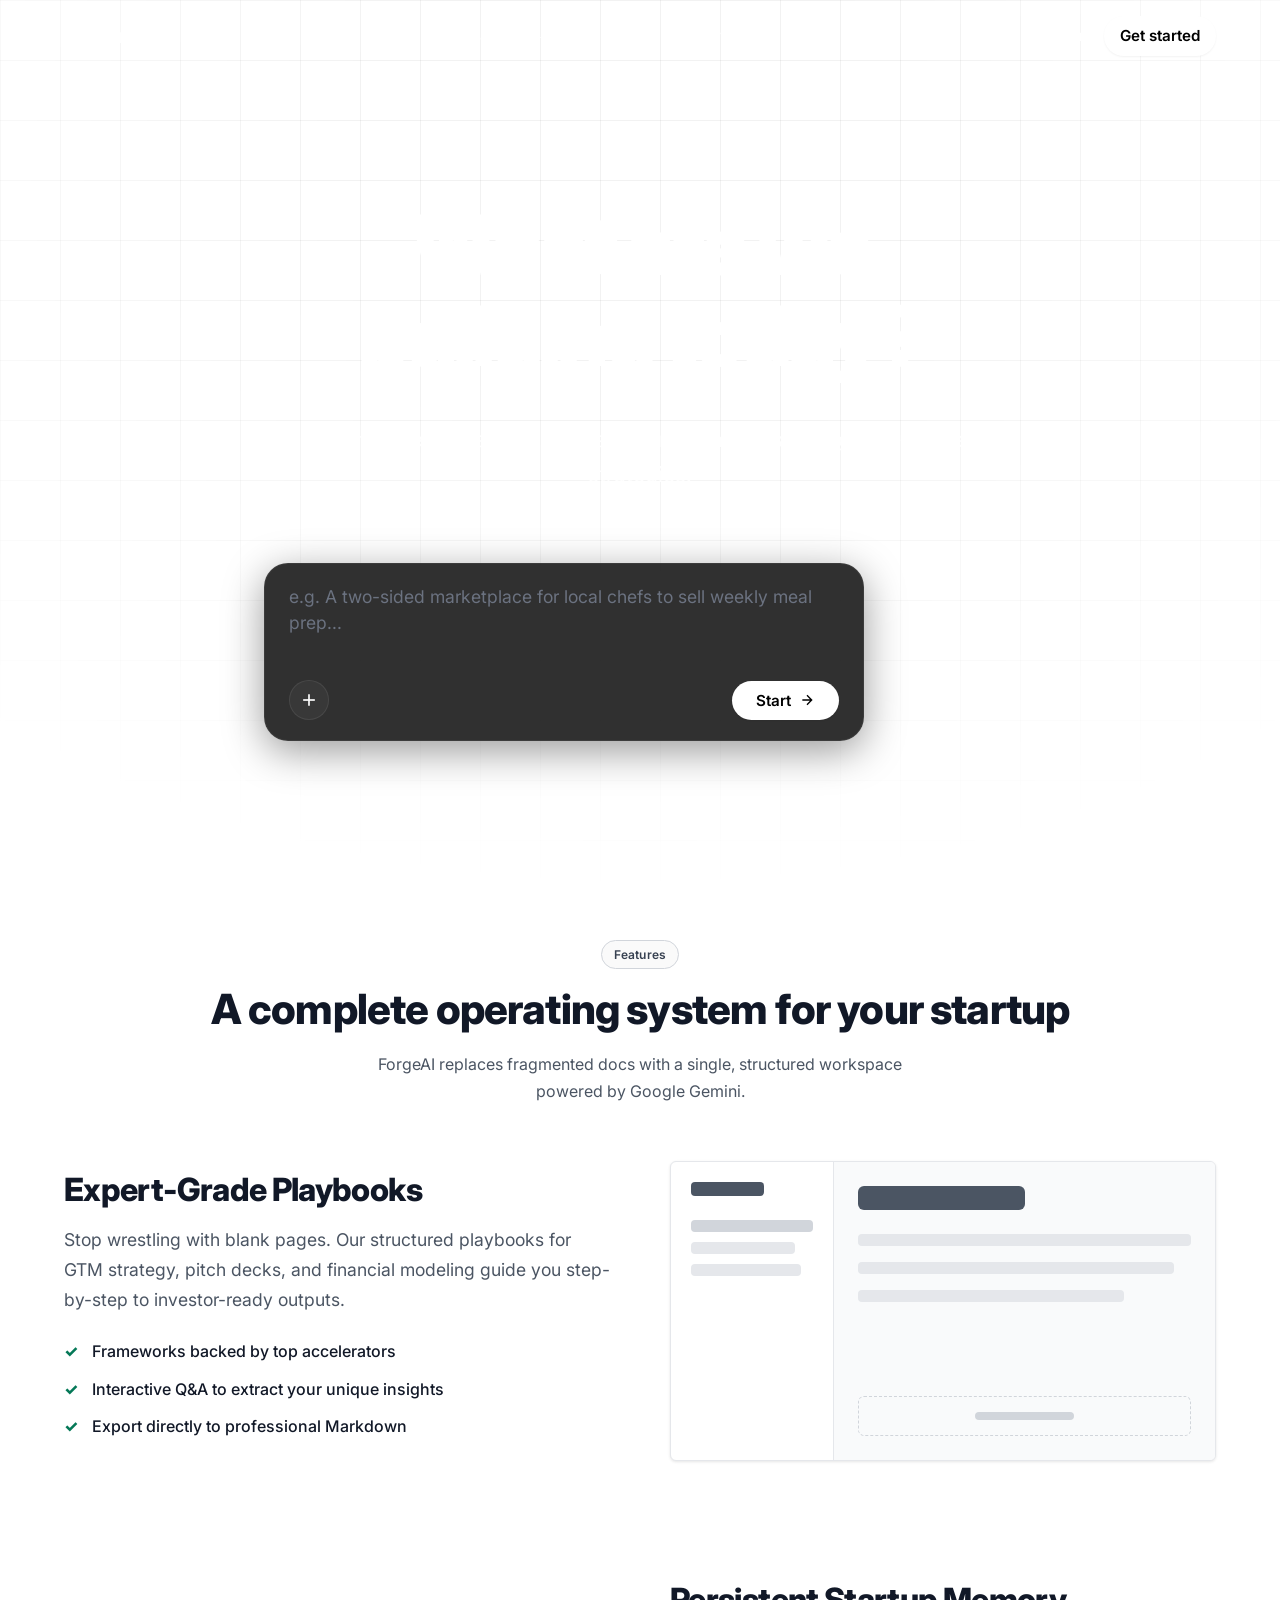
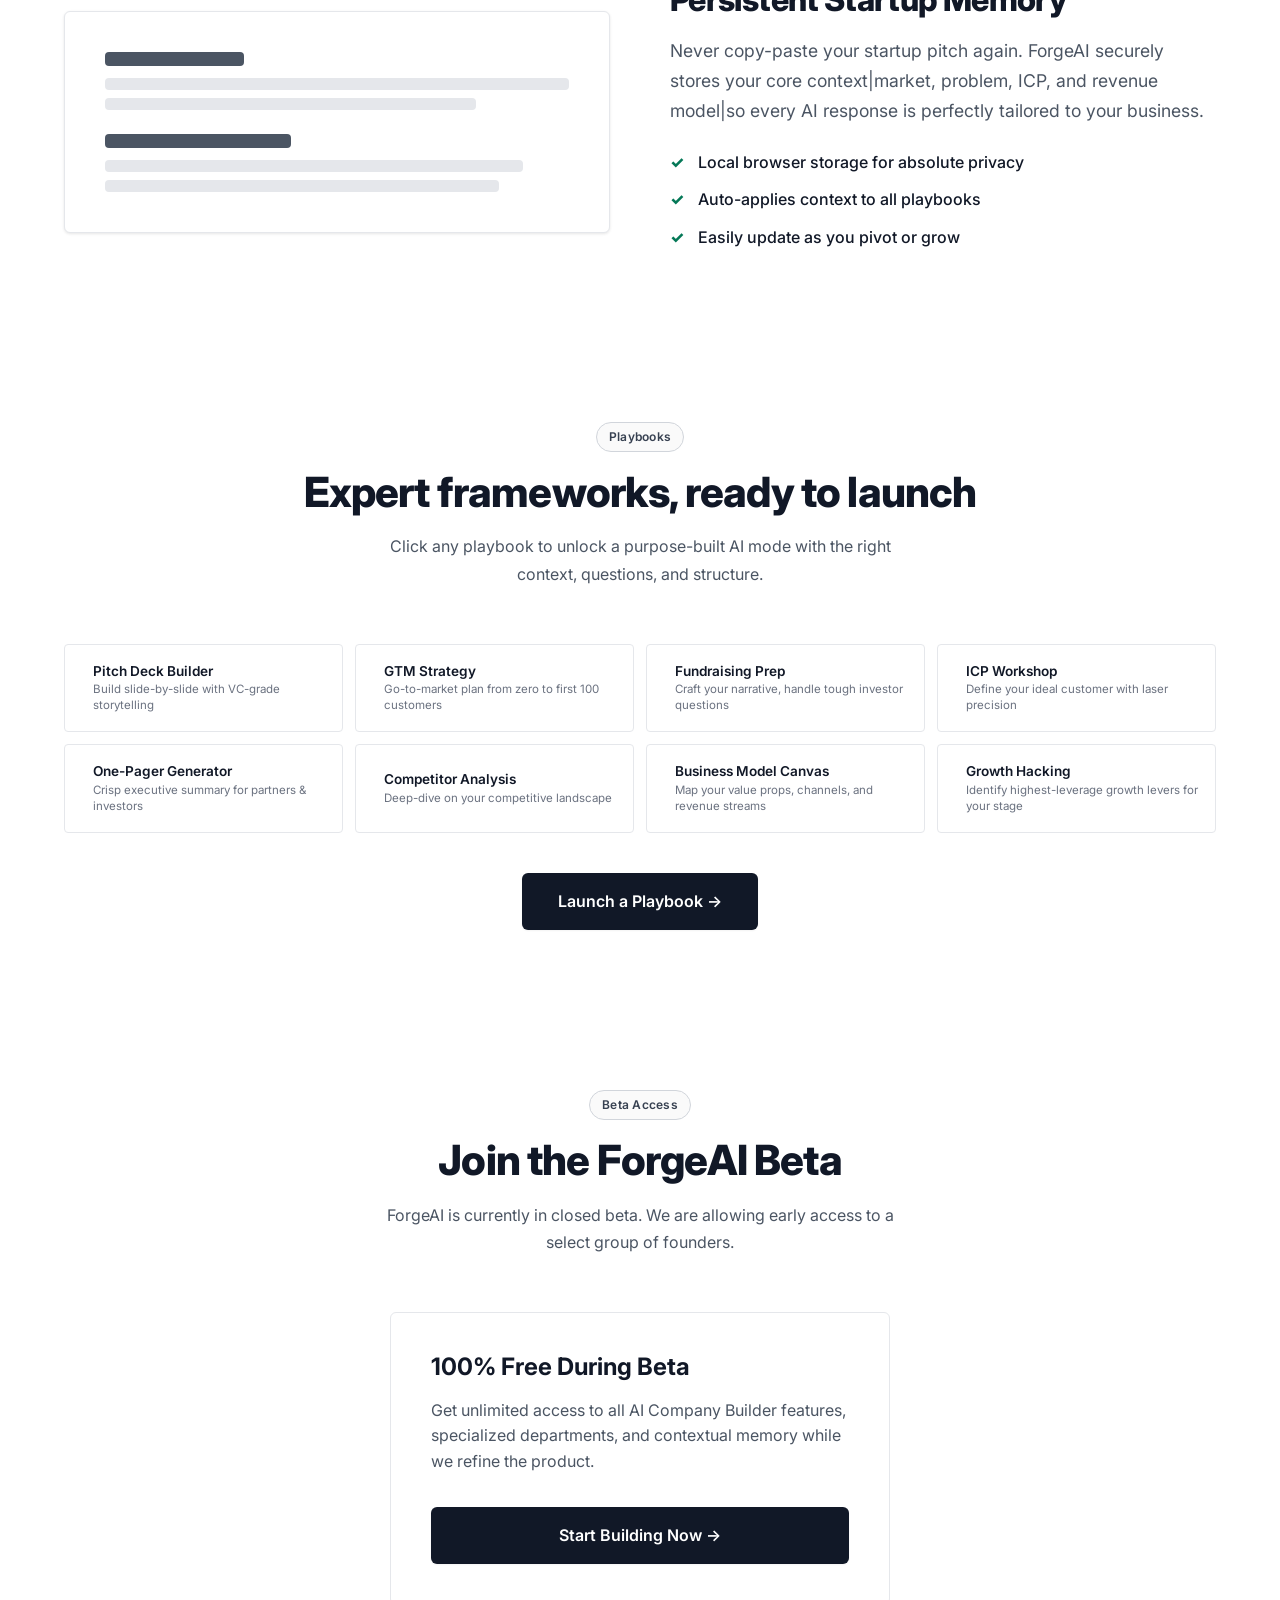
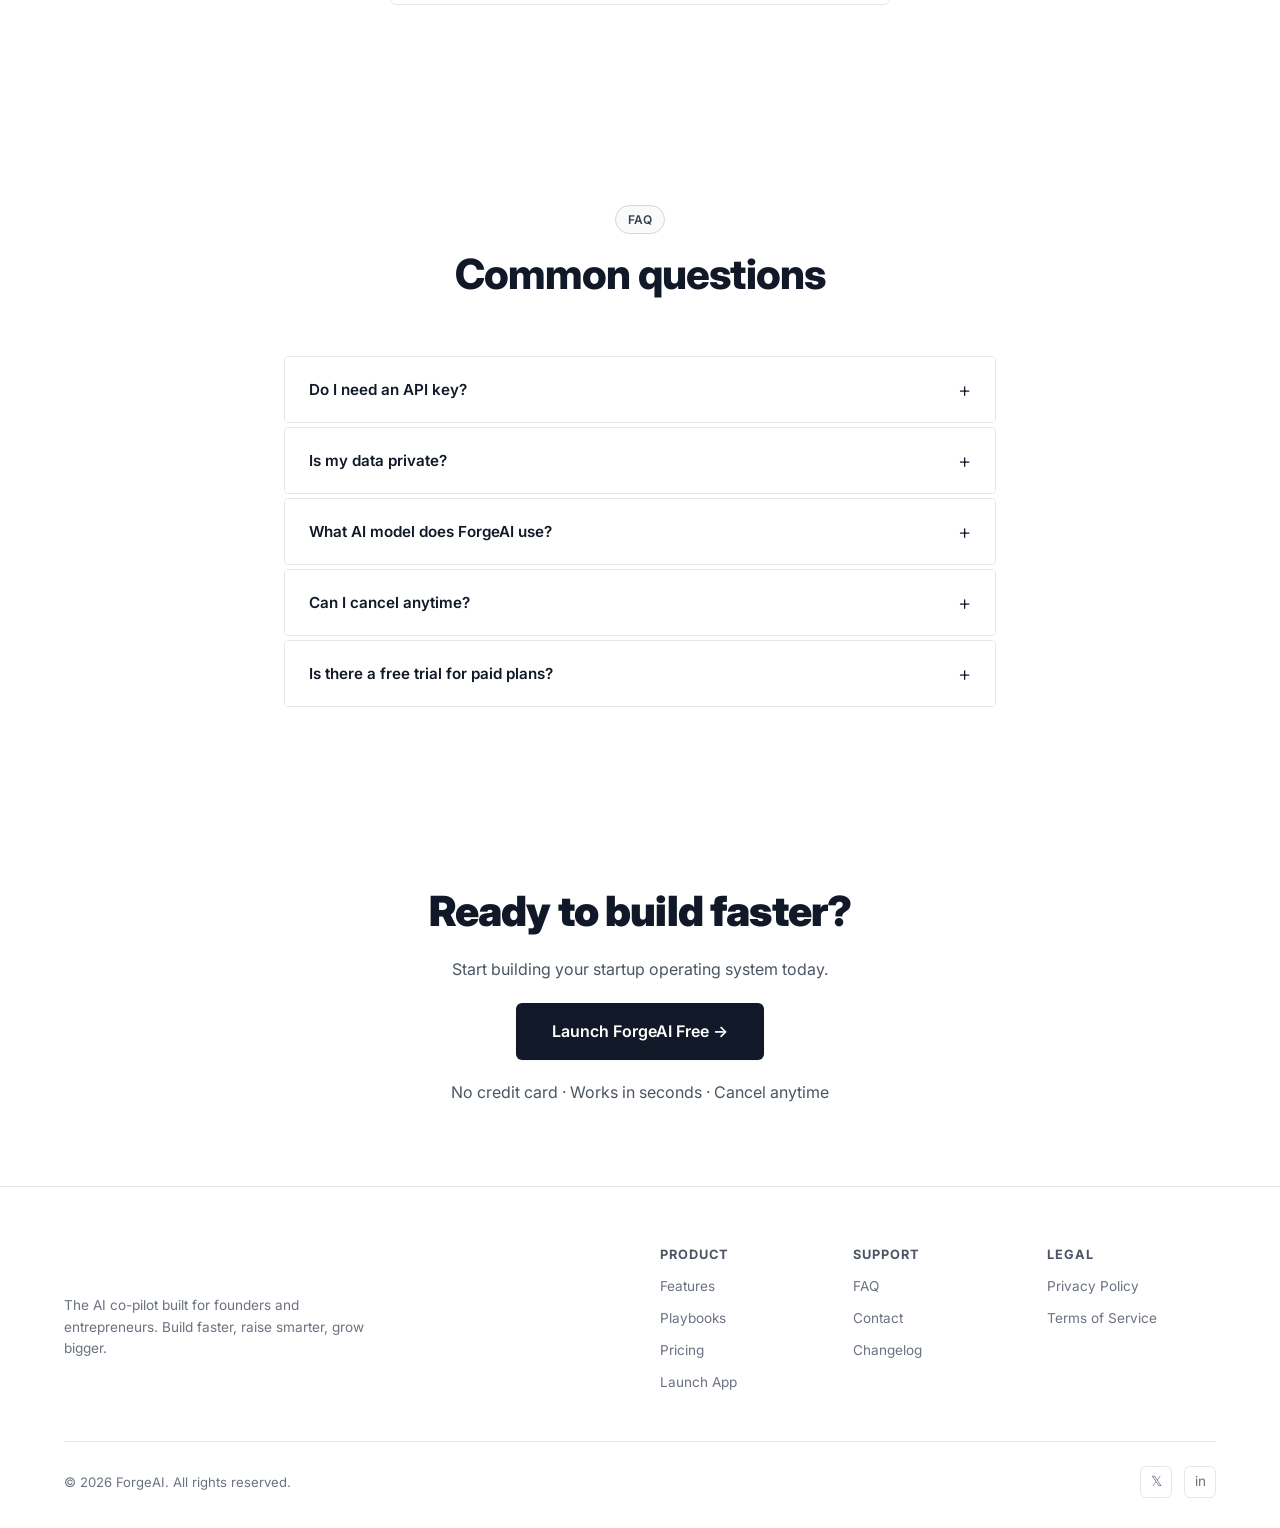
==== index.html @ 422b8c34 "feat: redesign hero components to match Restart minimalist dark UI" ====
<!DOCTYPE html>
<html lang="en">
<head>
  <meta charset="UTF-8" />
  <meta name="viewport" content="width=device-width, initial-scale=1.0" />
  <title>ForgeAI: AI Co-Pilot for Early-Stage Founders</title>
  <meta name="description" content="ForgeAI equips startup founders with structured AI playbooks to build pitch decks, GTM strategies, and financial models using Google Gemini." />
  <link rel="canonical" href="https://forgeai.co/" />
  <link rel="icon" type="image/svg+xml" href="favicon.svg" />
  
  <!-- Open Graph / Social -->
  <meta property="og:type" content="website" />
  <meta property="og:url" content="https://forgeai.co/" />
  <meta property="og:title" content="ForgeAI: AI Co-Pilot for Early-Stage Founders" />
  <meta property="og:description" content="ForgeAI equips startup founders with structured AI playbooks to build pitch decks, GTM strategies, and financial models." />
  <meta property="og:image" content="https://forgeai.co/og-image.jpg" />
  
  <!-- Twitter -->
  <meta name="twitter:card" content="summary_large_image" />
  <meta name="twitter:url" content="https://forgeai.co/" />
  <meta name="twitter:title" content="ForgeAI: AI Co-Pilot for Early-Stage Founders" />
  <meta name="twitter:description" content="ForgeAI equips startup founders with structured AI playbooks to build pitch decks, GTM strategies, and financial models." />
  <meta name="twitter:image" content="https://forgeai.co/og-image.jpg" />

  <link rel="stylesheet" href="styles.css" />
  <link rel="stylesheet" href="landing.css" />
  
  <!-- Vercel Web Analytics -->
  <script defer src="/_vercel/insights/script.js"></script>

  <!-- Prevent Theme FOUC -->
  <script>
    if (localStorage.getItem('forgeai_theme') === '"dark"') {
      document.documentElement.classList.add('dark-theme');
    }
  </script>
</head>
<body>

  <!-- ── Navbar ──────────────────────────── -->
  <nav class="navbar" id="navbar">
    <div class="container flex items-center justify-between">
      <a href="index.html" class="nav-logo" style="display: flex; align-items: center; gap: 8px; color: white; font-weight: 700; font-size: 1.25rem;">
        <svg width="24" height="24" viewBox="0 0 24 24" fill="none" stroke="currentColor" stroke-width="2.5" stroke-linecap="round" stroke-linejoin="round" style="opacity: 0.9;">
          <path d="M12 2v10M18.36 5.64a9 9 0 1 1-12.73 0"></path>
        </svg>
        <span>ForgeAI</span>
      </a>
      <div class="nav-links" style="position: absolute; left: 50%; transform: translateX(-50%); display: flex; gap: 32px;">
        <a href="#features" style="color: white; font-weight: 500; font-size: 0.95rem;">Features <svg width="12" height="12" viewBox="0 0 24 24" fill="none" stroke="currentColor" stroke-width="2" style="display:inline-block; margin-left:4px; vertical-align:middle; opacity:0.6;"><polyline points="6 9 12 15 18 9"></polyline></svg></a>
        <a href="#playbooks" style="color: white; font-weight: 500; font-size: 0.95rem;">Playbooks <svg width="12" height="12" viewBox="0 0 24 24" fill="none" stroke="currentColor" stroke-width="2" style="display:inline-block; margin-left:4px; vertical-align:middle; opacity:0.6;"><polyline points="6 9 12 15 18 9"></polyline></svg></a>
        <a href="#pricing" style="color: white; font-weight: 500; font-size: 0.95rem;">Pricing</a>
        <a href="#faq" style="color: white; font-weight: 500; font-size: 0.95rem;">FAQ</a>
      </div>
      <div class="nav-actions" style="display: flex; gap: 16px; align-items: center;">
        <a href="app.html" style="color: white; font-weight: 500; font-size: 0.95rem;">Log in</a>
        <a href="app.html?auth=register" class="btn btn-primary" style="background: white; color: black; border-radius: 20px; padding: 8px 16px; font-weight: 600; font-size: 0.95rem;">Get started</a>
      </div>
      <button class="nav-toggle" id="navToggle" aria-label="Menu">
        <span></span><span></span><span></span>
      </button>
    </div>
    <div class="nav-mobile" id="navMobile">
      <a href="#features">Features</a>
      <a href="#playbooks">Playbooks</a>
      <a href="#pricing">Pricing</a>
      <a href="#faq">FAQ</a>
      <a href="app.html?auth=register" class="btn btn-primary" style="width:100%;justify-content:center;">Start Free →</a>
    </div>
  </nav>

  <!-- ── Hero ────────────────────────────── -->
  <header class="hero" style="text-align: center;">
    <div class="hero-bg"></div>
    <div class="hero-grid"></div>
    <div class="container" style="display: flex; flex-direction: column; align-items: center; max-width: 800px; margin: 0 auto; gap: 40px; justify-content: center;">
      <div class="hero-content" style="align-items: center; width: 100%; display: flex; flex-direction: column; text-align: center;">
        <h1 class="hero-headline" style="font-size: clamp(3.5rem, 6.5vw, 6.5rem); letter-spacing: -0.05em; font-weight: 900; color: white; line-height: 1.1; margin-bottom: 16px;">What are we building today?</h1>
        <p style="font-size: 1.35rem; color: rgba(255,255,255,0.9); font-weight: 400; margin-bottom: 48px;">Instantly generate pitch decks, business models, and go-to-market strategies.</p>
        
        <form class="hero-prompt-form" id="heroPromptForm" style="width: 100%; max-width: 760px;" onsubmit="event.preventDefault(); window.location.href='app.html?idea=' + encodeURIComponent(document.getElementById('heroIdeaInput').value);">
          <div class="hero-prompt-wrapper" style="border-radius: 24px; padding: 20px 24px; background: rgba(26, 26, 26, 0.9); border: 1px solid rgba(255,255,255,0.06); box-shadow: 0 10px 40px rgba(0,0,0,0.4); display: flex; flex-direction: column;">
            <textarea 
              id="heroIdeaInput" 
              class="hero-prompt-input" 
              placeholder="e.g. A two-sided marketplace for local chefs to sell weekly meal prep..."
              rows="2"
              required
              style="width: 100%; min-height: 80px; padding: 0; margin-bottom: 16px; background: transparent; border: none; outline: none; color: white; font-size: 1.1rem; resize: none; font-family: inherit;"
            ></textarea>
            <div style="display: flex; justify-content: space-between; width: 100%; align-items: center;">
              <button type="button" class="btn" style="border-radius: 50%; width: 40px; height: 40px; padding: 0; display: flex; align-items: center; justify-content: center; background: rgba(255,255,255,0.04); border: 1px solid rgba(255,255,255,0.08); color: white; cursor: pointer; transition: all 0.2s;">
                <svg width="20" height="20" fill="none" viewBox="0 0 24 24" stroke="currentColor" stroke-width="2"><line x1="12" y1="5" x2="12" y2="19"/><line x1="5" y1="12" x2="19" y2="12"/></svg>
              </button>
              <button type="submit" class="btn btn-primary" style="border-radius: 24px; padding: 10px 24px; background: white; color: black; font-weight: 600; font-size: 0.95rem; display: flex; align-items: center; gap: 8px; cursor: pointer; border: none;" aria-label="Start Building">
                Start <svg width="16" height="16" fill="none" viewBox="0 0 24 24" stroke="currentColor" stroke-width="2"><path d="M5 12h14M12 5l7 7-7 7"/></svg>
              </button>
            </div>
          </div>
        </form>
      </div>
    </div>
  </header>



  <!-- ── Features ────────────────────────────── -->
  <main id="features" class="section features-alternating">
    <div class="container">
      <div class="section-header">
        <div class="badge badge-accent">Features</div>
        <h2 class="section-title">A complete operating system for your startup</h2>
        <p class="section-sub">ForgeAI replaces fragmented docs with a single, structured workspace powered by Google Gemini.</p>
      </div>

      <!-- Feature 1: Playbooks -->
      <article class="alt-feature-block">
        <div class="alt-feature-text">
          <h3>Expert-Grade Playbooks</h3>
          <p>Stop wrestling with blank pages. Our structured playbooks for GTM strategy, pitch decks, and financial modeling guide you step-by-step to investor-ready outputs.</p>
          <ul class="alt-feature-list">
            <li>Frameworks backed by top accelerators</li>
            <li>Interactive Q&A to extract your unique insights</li>
            <li>Export directly to professional Markdown</li>
          </ul>
        </div>
        <div class="alt-feature-visual">
          <div class="visual-mockup" style="background:var(--bg-card); border:1px solid var(--border); border-radius:var(--radius-lg); box-shadow:var(--shadow-card); display:flex; height:300px; overflow:hidden;">
            <!-- Sidebar -->
            <div style="width:30%; border-right:1px solid var(--border); padding:20px; display:flex; flex-direction:column; gap:16px;">
              <div style="height:14px; width:60%; background:var(--text-secondary); border-radius:4px;"></div>
              <div style="display:flex; flex-direction:column; gap:10px; margin-top:8px;">
                <div style="height:12px; width:100%; background:var(--border-accent); border-radius:4px;"></div>
                <div style="height:12px; width:85%; background:var(--border); border-radius:4px;"></div>
                <div style="height:12px; width:90%; background:var(--border); border-radius:4px;"></div>
              </div>
            </div>
            <!-- Main Content -->
            <div style="flex:1; padding:24px; display:flex; flex-direction:column; gap:16px; background:var(--bg-primary);">
              <div style="height:24px; width:50%; background:var(--text-secondary); border-radius:6px; margin-bottom:8px;"></div>
              <div style="height:12px; width:100%; background:var(--border); border-radius:4px;"></div>
              <div style="height:12px; width:95%; background:var(--border); border-radius:4px;"></div>
              <div style="height:12px; width:80%; background:var(--border); border-radius:4px;"></div>
              <div style="margin-top:auto; height:40px; width:100%; border:1px dashed var(--border-accent); border-radius:6px; display:flex; align-items:center; justify-content:center;">
                <div style="height:8px; width:30%; background:var(--border-accent); border-radius:4px;"></div>
              </div>
            </div>
          </div>
        </div>
      </article>

      <!-- Feature 2: Memory -->
      <article class="alt-feature-block reverse">
        <div class="alt-feature-text">
          <h3>Persistent Startup Memory</h3>
          <p>Never copy-paste your startup pitch again. ForgeAI securely stores your core context|market, problem, ICP, and revenue model|so every AI response is perfectly tailored to your business.</p>
          <ul class="alt-feature-list">
            <li>Local browser storage for absolute privacy</li>
            <li>Auto-applies context to all playbooks</li>
            <li>Easily update as you pivot or grow</li>
          </ul>
        </div>
        <div class="alt-feature-visual">
          <div class="visual-mockup" style="padding:40px; background:var(--bg-card); border:1px solid var(--border); border-radius:var(--radius-lg); box-shadow:var(--shadow-card);">
            <div style="display:flex; flex-direction:column; gap:24px;">
              <div>
                <div style="height:14px; width:30%; background:var(--text-secondary); border-radius:4px; margin-bottom:12px;"></div>
                <div style="height:12px; width:100%; background:var(--border); border-radius:4px; margin-bottom:8px;"></div>
                <div style="height:12px; width:80%; background:var(--border); border-radius:4px;"></div>
              </div>
              <div>
                <div style="height:14px; width:40%; background:var(--text-secondary); border-radius:4px; margin-bottom:12px;"></div>
                <div style="height:12px; width:90%; background:var(--border); border-radius:4px; margin-bottom:8px;"></div>
                <div style="height:12px; width:85%; background:var(--border); border-radius:4px;"></div>
              </div>
            </div>
          </div>
        </div>
      </article>

    </div>
  </main>
  <!-- ── Playbooks ──────────────────────────── -->
  <section class="section playbooks-section" id="playbooks">
    <div class="container">
      <div class="section-header">
        <div class="badge badge-accent">Playbooks</div>
        <h2 class="section-title">Expert frameworks, ready to launch</h2>
        <p class="section-sub">Click any playbook to unlock a purpose-built AI mode with the right context, questions, and structure.</p>
      </div>
      <div class="playbooks-grid">
        <div class="playbook-card" data-color="violet">
          <div class="pb-icon"></div>
          <div class="pb-info">
            <h4>Pitch Deck Builder</h4>
            <p>Build slide-by-slide with VC-grade storytelling</p>
          </div>

        </div>
        <div class="playbook-card" data-color="cyan">
          <div class="pb-icon"></div>
          <div class="pb-info">
            <h4>GTM Strategy</h4>
            <p>Go-to-market plan from zero to first 100 customers</p>
          </div>
        </div>
        <div class="playbook-card" data-color="emerald">
          <div class="pb-icon"></div>
          <div class="pb-info">
            <h4>Fundraising Prep</h4>
            <p>Craft your narrative, handle tough investor questions</p>
          </div>
        </div>
        <div class="playbook-card" data-color="amber">
          <div class="pb-icon"></div>
          <div class="pb-info">
            <h4>ICP Workshop</h4>
            <p>Define your ideal customer with laser precision</p>
          </div>
        </div>
        <div class="playbook-card" data-color="rose">
          <div class="pb-icon"></div>
          <div class="pb-info">
            <h4>One-Pager Generator</h4>
            <p>Crisp executive summary for partners & investors</p>
          </div>
        </div>
        <div class="playbook-card" data-color="violet">
          <div class="pb-icon"></div>
          <div class="pb-info">
            <h4>Competitor Analysis</h4>
            <p>Deep-dive on your competitive landscape</p>
          </div>
        </div>
        <div class="playbook-card" data-color="cyan">
          <div class="pb-icon"></div>
          <div class="pb-info">
            <h4>Business Model Canvas</h4>
            <p>Map your value props, channels, and revenue streams</p>
          </div>
        </div>
        <div class="playbook-card" data-color="emerald">
          <div class="pb-icon"></div>
          <div class="pb-info">
            <h4>Growth Hacking</h4>
            <p>Identify highest-leverage growth levers for your stage</p>
          </div>
        </div>
      </div>
      <div class="section-cta">
        <a href="app.html" class="btn btn-primary btn-lg">Launch a Playbook →</a>
      </div>
    </div>
  </section>


  <!-- ── Beta Testing ────────────────────────────── -->
  <section class="section pricing-section" id="pricing">
    <div class="container text-center">
      <div class="section-header">
        <div class="badge badge-accent">Beta Access</div>
        <h2 class="section-title">Join the ForgeAI Beta</h2>
        <p class="section-sub">ForgeAI is currently in closed beta. We are allowing early access to a select group of founders.</p>
      </div>
      <div style="margin: 40px auto; max-width: 500px; padding: 40px;" class="glass-card">
        <h3 style="font-size: 1.5rem; margin-bottom: 16px;">100% Free During Beta</h3>
        <p style="color: var(--text-secondary); margin-bottom: 32px; line-height: 1.6;">Get unlimited access to all AI Company Builder features, specialized departments, and contextual memory while we refine the product.</p>
        <a href="app.html" class="btn btn-primary btn-lg" style="width: 100%; justify-content: center;">Start Building Now →</a>
      </div>
    </div>
  </section>

  <!-- ── FAQ ───────────────────────────────── -->
  <section class="section faq-section" id="faq">
    <div class="container container-narrow">
      <div class="section-header">
        <div class="badge badge-accent">FAQ</div>
        <h2 class="section-title">Common questions</h2>
      </div>
      <div class="faq-list">
        <div class="faq-item">
          <button class="faq-question" aria-expanded="false">
            Do I need an API key?
            <span class="faq-icon">+</span>
          </button>
          <div class="faq-answer">
            <p>Yes | you'll need a free Google Gemini API key from <a href="https://aistudio.google.com" target="_blank">aistudio.google.com</a>. It's free, takes 60 seconds, and gives you generous daily usage. Enter it once in Settings and you're good to go.</p>
          </div>
        </div>
        <div class="faq-item">
          <button class="faq-question" aria-expanded="false">
            Is my data private?
            <span class="faq-icon">+</span>
          </button>
          <div class="faq-answer">
            <p>Completely. Your API key, chat history, and startup context are stored in your browser's localStorage only. Nothing is sent to our servers. ForgeAI is a client-side app.</p>
          </div>
        </div>
        <div class="faq-item">
          <button class="faq-question" aria-expanded="false">
            What AI model does ForgeAI use?
            <span class="faq-icon">+</span>
          </button>
          <div class="faq-answer">
            <p>ForgeAI uses Google Gemini 3.5 Flash | one of the fastest and most capable AI models available. It's free, and you bring your own key so you control costs.</p>
          </div>
        </div>
        <div class="faq-item">
          <button class="faq-question" aria-expanded="false">
            Can I cancel anytime?
            <span class="faq-icon">+</span>
          </button>
          <div class="faq-answer">
            <p>Yes, always. No long-term contracts, no cancellation fees. Cancel anytime from your account settings and you'll keep access until the end of your billing period.</p>
          </div>
        </div>
        <div class="faq-item">
          <button class="faq-question" aria-expanded="false">
            Is there a free trial for paid plans?
            <span class="faq-icon">+</span>
          </button>
          <div class="faq-answer">
            <p>The free tier is always available. For paid plans, we offer a 7-day full-access trial | no credit card required. Upgrade any time from within the app.</p>
          </div>
        </div>
      </div>
    </div>
  </section>

  <!-- ── Final CTA ──────────────────────────── -->
  <section class="section cta-final">
    <div class="container" style="position:relative;z-index:1;">
      <div class="cta-final-inner">
        <div class="cta-icon"></div>
        <h2>Ready to build faster?</h2>
        <p>Start building your startup operating system today.</p>
        <a href="app.html" class="btn btn-primary btn-lg">Launch ForgeAI Free →</a>
        <p class="cta-sub">No credit card · Works in seconds · Cancel anytime</p>
      </div>
    </div>
  </section>

  <!-- ── Footer ────────────────────────────── -->
  <footer class="footer">
    <div class="container">
      <div class="footer-top">
        <div class="footer-brand">
          <a href="index.html" class="nav-logo" style="display: flex; align-items: center; gap: 8px; color: white; font-weight: 700; font-size: 1.25rem;">
        <svg width="24" height="24" viewBox="0 0 24 24" fill="none" stroke="currentColor" stroke-width="2.5" stroke-linecap="round" stroke-linejoin="round" style="opacity: 0.9;">
          <path d="M12 2v10M18.36 5.64a9 9 0 1 1-12.73 0"></path>
        </svg>
        <span>ForgeAI</span>
      </a>
          <p>The AI co-pilot built for founders and entrepreneurs. Build faster, raise smarter, grow bigger.</p>
        </div>
        <div class="footer-links">
          <div class="footer-col">
            <h5>Product</h5>
            <a href="#features">Features</a>
            <a href="#playbooks">Playbooks</a>
            <a href="#pricing">Pricing</a>
            <a href="app.html">Launch App</a>
          </div>
          <div class="footer-col">
            <h5>Support</h5>
            <a href="#faq">FAQ</a>
            <a href="#">Contact</a>
            <a href="#">Changelog</a>
          </div>
          <div class="footer-col">
            <h5>Legal</h5>
            <a href="privacy.html">Privacy Policy</a>
            <a href="terms.html">Terms of Service</a>
          </div>
        </div>
      </div>
      <div class="footer-bottom">
        <p>© 2026 ForgeAI. All rights reserved.</p>
        <div class="footer-socials">
          <a href="#" aria-label="Twitter">𝕏</a>
          <a href="#" aria-label="LinkedIn">in</a>
        </div>
      </div>
    </div>
  </footer>

  <script src="landing.js"></script>

  <script type="module">
    import { initGhostFibers } from './js/ghost-fibers.js';
    
    // Create a global background container
    const bg = document.createElement('div');
    bg.id = 'global-bg';
    bg.style.position = 'fixed';
    bg.style.top = '0';
    bg.style.left = '0';
    bg.style.width = '100vw';
    bg.style.height = '100vh';
    bg.style.zIndex = '-1';
    bg.style.pointerEvents = 'none'; // so it doesn't block clicks
    document.body.insertBefore(bg, document.body.firstChild);
    
    initGhostFibers(bg, {
      lineColor: "#a8185b",
      glowColor: "#a03480",
      speed: 0.2,
      scale: 2,
      rotation: 0,
      rotationSpeed: 0.25,
      layers: 4,
      waveAmplitude: 0.015,
      waveFrequency: 3,
      waveSpeed: 0.15,
      layerSpeed: 0.08,
      twist: 0.1,
      twistFrequency: 5,
      twistSpeed: 1.2,
      lineFrequency: 5,
      lineSpacing: 2,
      lineSharpness: 16,
      glowFalloff: 10,
      glowIntensity: 1.6,
      brightness: 2,
      blueBoost: 1.25,
      vignette: 0.8,
      grain: 0.05,
      dpr: window.devicePixelRatio || 1
    });
  </script>
</body>
</html>
---- styles.css ----
/* =============================================
   ForgeAI — Shared Design System
   ============================================= */

@import url('https://fonts.googleapis.com/css2?family=Inter:wght@300;400;500;600;700;800;900&family=Fira+Code:wght@400;500&display=swap');

/* ── CSS Variables ───────────────────────────── */
:root {
  --bg-primary:    #F9FAFB;
  --bg-secondary:  #FFFFFF;
  --bg-card:       #FFFFFF;
  --bg-card-hover: #F3F4F6;
  --bg-input:      #F3F4F6;

  --accent:        #111827;
  --accent-text:   #FFFFFF;
  --accent-light:  #374151;
  --accent-dim:    #E5E7EB;
  --accent-glow:   rgba(0,0,0,0.05);
  --accent-glow-sm:rgba(0,0,0,0.02);

  --cyan:          #0369A1;
  --emerald:       #047857;
  --rose:          #BE123C;
  --amber:         #B45309;

  --text-primary:  #111827;
  --text-secondary:#4B5563;
  --text-muted:    #6B7280;

  --border:        #E5E7EB;
  --border-accent: #D1D5DB;
  --border-subtle: #F3F4F6;

  --radius-sm: 4px;
  --radius-md: 4px;
  --radius-lg: 6px;
  --radius-xl: 8px;

  --shadow-card: 0 1px 3px rgba(0,0,0,0.1);
  --shadow-glow: 0 4px 6px -1px rgba(0,0,0,0.1);
  --shadow-glow-sm: 0 1px 2px rgba(0,0,0,0.05);

  --transition: 0.2s cubic-bezier(0.4,0,0.2,1);
  --transition-slow: 0.4s cubic-bezier(0.4,0,0.2,1);

  --font-main: 'Inter', -apple-system, sans-serif;
  --font-mono: 'Fira Code', 'Cascadia Code', monospace;

  --sidebar-width: 260px;
  --context-width: 280px;
}

:root.dark-theme, body.dark-theme {
  --bg-primary:    #0A0A0A;
  --bg-secondary:  #141414;
  --bg-card:       #1A1A1A;
  --bg-card-hover: #242424;
  --bg-input:      #1A1A1A;

  --accent:        #F9FAFB;
  --accent-text:   #0A0A0A;
  --accent-light:  #D1D5DB;
  --accent-dim:    #374151;
  --accent-glow:   rgba(255,255,255,0.08);
  --accent-glow-sm:rgba(255,255,255,0.04);

  --cyan:          #38BDF8;
  --emerald:       #34D399;
  --rose:          #FB7185;
  --amber:         #FBBF24;

  --text-primary:  #F9FAFB;
  --text-secondary:#D1D5DB;
  --text-muted:    #9CA3AF;

  --border:        #262626;
  --border-accent: #404040;
  --border-subtle: #262626;

  --shadow-card: 0 2px 8px rgba(0,0,0,0.4);
  --shadow-glow: 0 4px 12px rgba(0,0,0,0.6);
  --shadow-glow-sm: 0 2px 4px rgba(0,0,0,0.5);
}

/* ── Reset ───────────────────────────────────── */
*, *::before, *::after { box-sizing: border-box; margin: 0; padding: 0; }
html { scroll-behavior: smooth; -webkit-font-smoothing: antialiased; }
body {
  font-family: var(--font-main);
  background: var(--bg-primary);
  color: var(--text-primary);
  line-height: 1.6;
  overflow-x: hidden;
}
a { text-decoration: none; color: inherit; }
button { font-family: var(--font-main); cursor: pointer; border: none; outline: none; }
input, textarea { font-family: var(--font-main); outline: none; border: none; }
ul { list-style: none; }
img { display: block; max-width: 100%; }

/* ── Scrollbar ───────────────────────────────── */
::-webkit-scrollbar { width: 5px; height: 5px; }
::-webkit-scrollbar-track { background: transparent; }
::-webkit-scrollbar-thumb { background: #D1D5DB; border-radius: 10px; }
::-webkit-scrollbar-thumb:hover { background: #9CA3AF; }

/* ── Typography ──────────────────────────────── */
h1,h2,h3,h4,h5,h6 { line-height: 1.2; font-weight: 700; }
.text-gradient {
  color: var(--text-primary);
}
.text-gradient-warm {
  color: var(--text-primary);
}

/* ── Glass Card ──────────────────────────────── */
.glass-card {
  background: var(--bg-card);
  border: 1px solid var(--border);
  border-radius: var(--radius-lg);
  transition: var(--transition);
}
.glass-card:hover {
  background: var(--bg-card-hover);
  border-color: var(--border-accent);
  box-shadow: var(--shadow-glow-sm);
  transform: translateY(-2px);
}

/* ── Buttons ──────────────────────────────────── */
.btn {
  display: inline-flex;
  align-items: center;
  gap: 8px;
  padding: 12px 24px;
  border-radius: var(--radius-md);
  font-weight: 600;
  font-size: 0.9rem;
  transition: var(--transition);
  cursor: pointer;
  white-space: nowrap;
}
.btn-primary {
  background: var(--accent);
  color: var(--accent-text);
  box-shadow: var(--shadow-glow-sm);
}
.btn-primary:hover {
  background: var(--text-secondary);
}
.btn-primary:active { transform: translateY(0); }
.btn-secondary {
  background: var(--bg-secondary);
  color: var(--text-primary);
  border: 1px solid var(--border);
}
.btn-secondary:hover {
  background: var(--bg-card-hover);
  border-color: var(--border-accent);
  color: var(--accent-light);
}
.btn-ghost {
  background: transparent;
  color: var(--text-secondary);
  padding: 8px 16px;
}
.btn-ghost:hover { color: var(--text-primary); background: var(--bg-card); }
.btn-icon {
  width: 38px; height: 38px;
  padding: 0;
  display: inline-flex;
  align-items: center;
  justify-content: center;
  border-radius: var(--radius-sm);
  background: var(--bg-card);
  color: var(--text-secondary);
  border: 1px solid var(--border);
  transition: var(--transition);
}
.btn-icon:hover { color: var(--text-primary); border-color: var(--border-accent); background: var(--bg-card-hover); }
.btn-sm { padding: 8px 16px; font-size: 0.8rem; }
.btn-lg { padding: 16px 36px; font-size: 1rem; border-radius: var(--radius-lg); }

/* ── Badge ───────────────────────────────────── */
.badge {
  display: inline-flex;
  align-items: center;
  gap: 6px;
  padding: 4px 12px;
  border-radius: 100px;
  font-size: 0.75rem;
  font-weight: 600;
  letter-spacing: 0.02em;
}
.badge-accent { background: var(--accent-glow-sm); color: var(--accent-light); border: 1px solid var(--border-accent); }
.badge-emerald { background: rgba(16,185,129,0.1); color: var(--emerald); border: 1px solid rgba(16,185,129,0.3); }
.badge-amber { background: rgba(245,158,11,0.1); color: var(--amber); border: 1px solid rgba(245,158,11,0.3); }

/* ── Input ───────────────────────────────────── */
.input-field {
  width: 100%;
  padding: 12px 16px;
  background: var(--bg-input);
  border: 1px solid var(--border);
  border-radius: var(--radius-md);
  color: var(--text-primary);
  font-size: 0.9rem;
  transition: var(--transition);
}
.input-field::placeholder { color: var(--text-muted); }
.input-field:focus { border-color: var(--accent); box-shadow: 0 0 0 3px var(--accent-glow-sm); }

/* ── Section Layout ──────────────────────────── */
.section { padding: 80px 0; }
.section-sm { padding: 40px 0; }
.container { max-width: 1200px; margin: 0 auto; padding: 0 24px; }
.container-narrow { max-width: 760px; margin: 0 auto; padding: 0 24px; }

/* ── Grid ────────────────────────────────────── */
.grid-2 { display: grid; grid-template-columns: repeat(2, 1fr); gap: 24px; }
.grid-3 { display: grid; grid-template-columns: repeat(3, 1fr); gap: 24px; }
.grid-4 { display: grid; grid-template-columns: repeat(4, 1fr); gap: 24px; }

/* ── Flex Utilities ──────────────────────────── */
.flex { display: flex; }
.flex-col { display: flex; flex-direction: column; }
.items-center { align-items: center; }
.justify-center { justify-content: center; }
.justify-between { justify-content: space-between; }
.gap-2 { gap: 8px; }
.gap-3 { gap: 12px; }
.gap-4 { gap: 16px; }
.gap-6 { gap: 24px; }

/* ── Orb Background Decorations ─────────────── */
.orb { display: none; }
.orb-violet { display: none; }
.orb-cyan   { display: none; }
.orb-rose   { display: none; }

/* ── Divider ─────────────────────────────────── */
.divider { height: 1px; background: var(--border); margin: 16px 0; }

/* ── Tooltip ─────────────────────────────────── */
[data-tooltip] { position: relative; }
[data-tooltip]::after {
  content: attr(data-tooltip);
  position: absolute;
  bottom: calc(100% + 8px);
  left: 50%;
  transform: translateX(-50%);
  background: rgba(15,20,40,0.95);
  color: #FFFFFF;
  font-size: 0.75rem;
  padding: 6px 10px;
  border-radius: 6px;
  border: 1px solid rgba(255,255,255,0.1);
  white-space: nowrap;
  opacity: 0;
  pointer-events: none;
  transition: opacity 0.15s;
  z-index: 1000;
}
[data-tooltip]:hover::after { opacity: 1; }

.navbar [data-tooltip]::after,
.top-bar [data-tooltip]::after {
  bottom: auto;
  top: calc(100% + 8px);
}

#contextPanelToggle[data-tooltip]::after {
  left: auto;
  right: 0;
  transform: none;
}

/* ── Loading Dots ────────────────────────────── */
.typing-dots {
  display: flex;
  gap: 5px;
  padding: 8px 0;
}
.typing-dots span {
  width: 7px; height: 7px;
  background: var(--accent-light);
  border-radius: 50%;
  animation: dotBounce 1.4s ease-in-out infinite;
}
.typing-dots span:nth-child(2) { animation-delay: 0.2s; }
.typing-dots span:nth-child(3) { animation-delay: 0.4s; }

@keyframes dotBounce {
  0%,80%,100% { transform: translateY(0); opacity: 0.4; }
  40%         { transform: translateY(-8px); opacity: 1; }
}

/* Removed fade-up scroll animations */

/* ── Markdown Styles (in chat) ───────────────── */
.md-content h1 { font-size: 1.4rem; margin: 16px 0 8px; color: var(--text-primary); }
.md-content h2 { font-size: 1.2rem; margin: 14px 0 6px; color: var(--text-primary); }
.md-content h3 { font-size: 1rem; margin: 12px 0 6px; color: var(--accent-light); }
.md-content p  { margin: 8px 0; color: var(--text-secondary); line-height: 1.7; }
.md-content ul,
.md-content ol { margin: 8px 0 8px 20px; }
.md-content li { margin: 4px 0; color: var(--text-secondary); }
.md-content strong { color: var(--text-primary); font-weight: 600; }
.md-content em { color: var(--accent-light); font-style: italic; }
.md-content code {
  font-family: var(--font-mono);
  background: var(--border);
  color: var(--text-primary);
  padding: 2px 6px;
  border-radius: 4px;
  font-size: 0.85em;
}
.md-content pre {
  background: var(--bg-input);
  border: 1px solid var(--border);
  border-radius: var(--radius-md);
  padding: 16px;
  overflow-x: auto;
  margin: 12px 0;
}
.md-content pre code {
  background: none;
  padding: 0;
  color: var(--text-primary);
  font-size: 0.85rem;
}
.md-content blockquote {
  border-left: 3px solid var(--accent);
  padding-left: 16px;
  margin: 12px 0;
  color: var(--text-secondary);
  font-style: italic;
}
.md-content table {
  width: 100%;
  border-collapse: collapse;
  margin: 12px 0;
  font-size: 0.85rem;
}
.md-content th {
  background: var(--accent-glow-sm);
  color: var(--accent-light);
  padding: 8px 12px;
  text-align: left;
  font-weight: 600;
  border: 1px solid var(--border-accent);
}
.md-content td {
  padding: 8px 12px;
  border: 1px solid var(--border);
  color: var(--text-secondary);
}
.md-content tr:hover td { background: var(--bg-card); }
.md-content a { color: var(--accent-light); text-decoration: underline; }
.md-content hr { border: none; border-top: 1px solid var(--border); margin: 16px 0; }

/* ── Responsive ──────────────────────────────── */
@media (max-width: 768px) {
  .grid-3 { grid-template-columns: 1fr; }
  .grid-4 { grid-template-columns: repeat(2, 1fr); }
  .grid-2 { grid-template-columns: 1fr; }
  .section { padding: 48px 0; }
}
---- landing.css ----
/* =============================================
   ForgeAI — Landing Page Styles
   ============================================= */

body {
  background: transparent !important;
}

/* ── Navbar ──────────────────────────────────── */
.navbar {
  position: fixed;
  top: 0; left: 0; right: 0;
  z-index: 100;
  padding: 16px 0;
  transition: var(--transition-slow);
}
.navbar.scrolled {
  background: rgba(255,255,255,0.9);
  backdrop-filter: blur(20px);
  -webkit-backdrop-filter: blur(20px);
  border-bottom: 1px solid var(--border);
  padding: 12px 0;
}
.dark-theme .navbar.scrolled {
  background: rgba(10,10,10,0.9);
}
.nav-logo {
  display: flex;
  align-items: center;
  gap: 8px;
  font-size: 1.3rem;
  font-weight: 800;
  letter-spacing: -0.02em;
}
.logo-icon {
  font-size: 1.4rem;
}
.nav-links {
  display: flex;
  gap: 32px;
}
.nav-links a {
  color: var(--text-secondary);
  font-size: 0.9rem;
  font-weight: 500;
  transition: var(--transition);
}
.nav-links a:hover { color: var(--text-primary); }
.nav-actions { display: flex; gap: 8px; align-items: center; }
.nav-toggle {
  display: none;
  flex-direction: column;
  gap: 5px;
  background: none;
  padding: 4px;
}
.nav-toggle span {
  display: block;
  width: 22px;
  height: 2px;
  background: var(--text-secondary);
  border-radius: 2px;
  transition: var(--transition);
}
.nav-mobile {
  display: none;
  flex-direction: column;
  gap: 16px;
  padding: 20px 24px;
  background: rgba(255,255,255,1);
  border-bottom: 1px solid var(--border);
  backdrop-filter: blur(20px);
}
.nav-mobile a { color: var(--text-secondary); font-size: 0.95rem; }
.nav-mobile.open { display: flex; }

@media (max-width: 768px) {
  .nav-links, .nav-actions { display: none; }
  .nav-toggle { display: flex; }
}

/* ── Hero ────────────────────────────────────── */
.hero {
  position: relative;
  min-height: 100vh;
  display: flex;
  align-items: center;
  padding: 120px 0 80px;
  overflow: hidden;
}
.hero-bg {
  position: absolute;
  inset: 0;
  z-index: 0;
}
.hero-grid {
  position: absolute;
  inset: 0;
  background-image:
    linear-gradient(rgba(0,0,0,0.05) 1px, transparent 1px),
    linear-gradient(90deg, rgba(0,0,0,0.05) 1px, transparent 1px);
  background-size: 60px 60px;
  mask-image: radial-gradient(ellipse 80% 80% at 50% 20%, black 30%, transparent 100%);
}
.hero .container {
  position: relative;
  z-index: 1;
  display: grid;
  grid-template-columns: 1fr 1fr;
  gap: 60px;
  align-items: center;
  width: 100%;
}
.hero-content { display: flex; flex-direction: column; gap: 24px; }
.hero-badge .badge-dot {
  width: 8px; height: 8px;
  background: var(--emerald);
  border-radius: 50%;
  animation: pulse 2s ease-in-out infinite;
}
@keyframes pulse {
  0%,100% { opacity: 1; transform: scale(1); }
  50%      { opacity: 0.5; transform: scale(0.8); }
}
.hero-headline {
  font-size: clamp(2.4rem, 5vw, 3.8rem);
  font-weight: 900;
  letter-spacing: -0.03em;
  line-height: 1.1;
}
.hero-sub {
  font-size: 1.1rem;
  color: var(--text-secondary);
  line-height: 1.7;
  max-width: 480px;
}
.hero-cta { display: flex; gap: 12px; flex-wrap: wrap; }
.hero-trust {
  display: flex;
  align-items: center;
  gap: 12px;
  margin-top: 8px;
}
.trust-avatars {
  display: flex;
  align-items: center;
}
.trust-avatars img {
  width: 32px; height: 32px;
  border-radius: 50%;
  border: 2px solid var(--bg-primary);
  margin-left: -8px;
  background: var(--bg-secondary);
}
.trust-avatars img:first-child { margin-left: 0; }
.trust-text {
  font-size: 0.85rem;
  color: var(--text-secondary);
}
.trust-text strong { color: var(--text-primary); }

/* Hero Preview (App Mockup) */
.hero-preview {
  border-radius: var(--radius-xl);
  border: 1px solid var(--border);
  overflow: hidden;
  box-shadow: var(--shadow-card);
}
.preview-chrome {
  background: rgba(255,255,255,0.04);
  border-bottom: 1px solid var(--border);
  padding: 10px 16px;
  display: flex;
  align-items: center;
  gap: 12px;
}
.chrome-dots { display: flex; gap: 6px; }
.dot-red   { width:10px;height:10px;border-radius:50%;background:#F87171; }
.dot-yellow{ width:10px;height:10px;border-radius:50%;background:#FBBF24; }
.dot-green { width:10px;height:10px;border-radius:50%;background:#34D399; }
.chrome-url {
  flex: 1;
  text-align: center;
  font-size: 0.72rem;
  color: var(--text-muted);
  background: rgba(255,255,255,0.04);
  border-radius: 6px;
  padding: 4px 12px;
}
.preview-body {
  display: grid;
  grid-template-columns: 140px 1fr;
  height: 380px;
  background: var(--bg-secondary);
}
.preview-sidebar {
  background: rgba(0,0,0,0.2);
  border-right: 1px solid var(--border);
  padding: 16px 12px;
  font-size: 0.72rem;
  overflow: hidden;
}
.ps-logo { font-weight: 800; font-size: 0.8rem; margin-bottom: 16px; }
.ps-section { color: var(--text-muted); font-size: 0.62rem; font-weight: 600; letter-spacing: 0.08em; margin: 10px 0 6px; }
.ps-item {
  padding: 6px 8px;
  border-radius: 6px;
  cursor: pointer;
  margin-bottom: 2px;
  color: var(--text-secondary);
  transition: var(--transition);
}
.ps-item.active { background: var(--accent-glow-sm); color: var(--accent-light); }
.ps-item:not(.active):hover { background: var(--bg-card); color: var(--text-primary); }
.ps-divider { height: 1px; background: var(--border); margin: 10px 0; }
.preview-chat {
  padding: 16px;
  display: flex;
  flex-direction: column;
  gap: 12px;
  overflow: hidden;
}
.pc-msg { display: flex; gap: 8px; align-items: flex-end; max-width: 100%; }
.pc-msg.user { flex-direction: row-reverse; }
.pc-avatar {
  width: 28px; height: 28px;
  background: var(--accent-glow-sm);
  border-radius: 50%;
  display: flex;
  align-items: center;
  justify-content: center;
  font-size: 0.8rem;
  flex-shrink: 0;
  border: 1px solid var(--border-accent);
}
.user-av { background: rgba(6,182,212,0.15); border-color: rgba(6,182,212,0.3); font-weight: 700; font-size: 0.65rem; color: var(--cyan); }
.pc-bubble {
  background: var(--bg-card);
  border: 1px solid var(--border);
  border-radius: 12px;
  padding: 10px 14px;
  font-size: 0.72rem;
  color: var(--text-secondary);
  line-height: 1.5;
  max-width: 80%;
}
.pc-msg.user .pc-bubble {
  background: var(--accent-glow-sm);
  border-color: var(--border-accent);
  color: var(--text-primary);
}
.pc-bubble p { margin-bottom: 4px; }
.pc-bubble p:last-child { margin-bottom: 0; }
.pc-bubble strong { color: var(--accent-light); }
.typing-preview .typing-dots { padding: 0; }

@media (max-width: 900px) {
  .hero .container { grid-template-columns: 1fr; }
  .hero-preview { display: none; }
}

/* ── Logos Strip ─────────────────────────────── */
.logos-strip { border-top: 1px solid var(--border); border-bottom: 1px solid var(--border); }
.logos-label { text-align: center; font-size: 0.8rem; color: var(--text-muted); margin-bottom: 20px; text-transform: uppercase; letter-spacing: 0.08em; }
.logos-grid {
  display: flex;
  justify-content: center;
  flex-wrap: wrap;
  gap: 32px;
}
.logo-item {
  font-size: 0.85rem;
  font-weight: 600;
  color: var(--text-muted);
  letter-spacing: 0.02em;
  transition: var(--transition);
}
.logo-item:hover { color: var(--text-secondary); }

/* ── Stats ───────────────────────────────────── */
.stats-grid { display: grid; grid-template-columns: repeat(4,1fr); gap: 20px; }
.stat-card { padding: 24px; text-align: center; }
.stat-number {
  font-size: 2.4rem;
  font-weight: 900;
  color: var(--text-primary);
  line-height: 1;
}
.stat-label { font-size: 0.82rem; color: var(--text-muted); margin-top: 6px; }

@media (max-width: 768px) {
  .stats-grid { grid-template-columns: repeat(2,1fr); }
}

/* ── Section Header ──────────────────────────── */
.section-header { text-align: center; margin-bottom: 56px; display: flex; flex-direction: column; align-items: center; gap: 16px; }
.section-title { font-size: clamp(1.8rem, 3.5vw, 2.6rem); font-weight: 800; letter-spacing: -0.02em; }
.section-sub { font-size: 1rem; color: var(--text-secondary); max-width: 540px; line-height: 1.7; }
.section-cta { text-align: center; margin-top: 40px; }

/* ── Features ────────────────────────────────── */
.features-alternating { padding: 40px 0; }
.alt-feature-block {
  display: grid;
  grid-template-columns: 1fr 1fr;
  gap: 60px;
  align-items: center;
  margin-bottom: 120px;
}
.alt-feature-block:last-child { margin-bottom: 40px; }
.alt-feature-block.reverse { direction: rtl; }
.alt-feature-block.reverse > * { direction: ltr; }
.alt-feature-text h3 { font-size: 2rem; font-weight: 800; margin-bottom: 16px; letter-spacing: -0.02em; }
.alt-feature-text p { font-size: 1.1rem; color: var(--text-secondary); line-height: 1.7; margin-bottom: 24px; }
.alt-feature-list { list-style: none; padding: 0; }
.alt-feature-list li {
  position: relative;
  padding-left: 28px;
  margin-bottom: 12px;
  color: var(--text-primary);
  font-weight: 500;
}
.alt-feature-list li::before {
  content: '✓';
  position: absolute;
  left: 0;
  top: 0;
  color: var(--emerald);
  font-weight: 800;
}
.visual-mockup { width: 100%; height: auto; }

@media (max-width: 900px) {
  .alt-feature-block { grid-template-columns: 1fr; gap: 40px; margin-bottom: 80px; }
  .alt-feature-block.reverse { direction: ltr; }
}

/* ── Playbooks ───────────────────────────────── */
.playbooks-section { background: transparent; }
.playbooks-grid { display: grid; grid-template-columns: repeat(4,1fr); gap: 12px; }
.playbook-card {
  display: flex;
  align-items: center;
  gap: 12px;
  padding: 18px 16px;
  background: var(--bg-card);
  border: 1px solid var(--border);
  border-radius: var(--radius-md);
  cursor: pointer;
  transition: var(--transition);
  position: relative;
  overflow: hidden;
}
.playbook-card::before {
  content: '';
  position: absolute;
  inset: 0;
  background: var(--accent-glow-sm);
  opacity: 0;
  transition: var(--transition);
}
.playbook-card:hover { border-color: var(--border-accent); transform: translateY(-2px); box-shadow: var(--shadow-glow-sm); }
.playbook-card:hover::before { opacity: 1; }
.playbook-card[data-color="cyan"]:hover    { border-color: rgba(6,182,212,0.4); }
.playbook-card[data-color="emerald"]:hover { border-color: rgba(16,185,129,0.4); }
.playbook-card[data-color="amber"]:hover   { border-color: rgba(245,158,11,0.4); }
.playbook-card[data-color="rose"]:hover    { border-color: rgba(244,63,94,0.4); }
.pb-icon { font-size: 1.4rem; flex-shrink: 0; position: relative; z-index: 1; }
.pb-info { flex: 1; position: relative; z-index: 1; }
.pb-info h4 { font-size: 0.85rem; font-weight: 600; margin-bottom: 2px; }
.pb-info p  { font-size: 0.72rem; color: var(--text-muted); line-height: 1.4; }
.pb-badge {
  position: absolute;
  top: 8px; right: 8px;
  background: var(--accent);
  color: white;
  font-size: 0.6rem;
  font-weight: 700;
  padding: 2px 8px;
  border-radius: 100px;
}

@media (max-width: 1024px) { .playbooks-grid { grid-template-columns: repeat(2,1fr); } }
@media (max-width: 600px)  { .playbooks-grid { grid-template-columns: 1fr; } }

/* ── Testimonials ────────────────────────────── */
.testimonials-grid { display: grid; grid-template-columns: repeat(3,1fr); gap: 20px; }
.testimonial-card { padding: 28px; display: flex; flex-direction: column; gap: 16px; }
.testi-stars { color: #F59E0B; font-size: 1rem; letter-spacing: 2px; }
.testi-text { font-size: 0.92rem; color: var(--text-secondary); line-height: 1.7; flex: 1; }
.testi-author { display: flex; align-items: center; gap: 12px; }
.testi-author img {
  width: 40px; height: 40px;
  border-radius: 50%;
  background: var(--bg-secondary);
  border: 2px solid var(--border-accent);
}
.testi-author strong { font-size: 0.88rem; display: block; }
.testi-author span   { font-size: 0.78rem; color: var(--text-muted); }

@media (max-width: 900px) { .testimonials-grid { grid-template-columns: 1fr; } }

/* ── Pricing ─────────────────────────────────── */
.billing-toggle {
  display: flex;
  align-items: center;
  gap: 12px;
  margin-top: 8px;
}
.toggle-opt { font-size: 0.9rem; color: var(--text-muted); transition: var(--transition); cursor: pointer; }
.toggle-opt.active { color: var(--text-primary); font-weight: 600; }
.toggle-btn {
  width: 46px; height: 26px;
  background: var(--bg-card);
  border: 1px solid var(--border);
  border-radius: 100px;
  position: relative;
  transition: var(--transition);
  cursor: pointer;
}
.toggle-btn.active { background: var(--accent); border-color: var(--accent); }
.toggle-thumb {
  width: 18px; height: 18px;
  background: white;
  border-radius: 50%;
  position: absolute;
  top: 3px; left: 3px;
  transition: var(--transition);
  box-shadow: 0 2px 6px rgba(0,0,0,0.3);
}
.toggle-btn.active .toggle-thumb { transform: translateX(20px); }
.pricing-grid { display: grid; grid-template-columns: repeat(3,1fr); gap: 20px; align-items: start; }
.pricing-card { padding: 32px; display: flex; flex-direction: column; gap: 20px; }
.pricing-card.featured {
  border-color: var(--border-accent);
  box-shadow: 0 10px 30px rgba(0,0,0,0.1);
  transform: scale(1.02);
}
.pricing-card.featured:hover { transform: scale(1.02) translateY(-2px); }
.plan-badge { font-size: 1rem; font-weight: 700; display: flex; align-items: center; }
.plan-price { line-height: 1; }
.price-amount { font-size: 2.8rem; font-weight: 900; }
.price-period { font-size: 0.9rem; color: var(--text-muted); margin-left: 2px; }
.plan-desc { font-size: 0.85rem; color: var(--text-secondary); }
.plan-features { display: flex; flex-direction: column; gap: 10px; flex: 1; }
.plan-features li { display: flex; align-items: center; gap: 8px; font-size: 0.88rem; }
.feat-check { color: var(--emerald); font-size: 0.9rem; }
.feat-x { color: var(--text-muted); font-size: 0.9rem; }
.plan-features li:has(.feat-x) { color: var(--text-muted); }

@media (max-width: 900px) {
  .pricing-grid { grid-template-columns: 1fr; }
  .pricing-card.featured { transform: none; }
}

/* ── FAQ ─────────────────────────────────────── */
.faq-list { display: flex; flex-direction: column; gap: 4px; }
.faq-item { border: 1px solid var(--border); border-radius: var(--radius-md); overflow: hidden; }
.faq-question {
  width: 100%;
  padding: 20px 24px;
  background: var(--bg-card);
  color: var(--text-primary);
  font-size: 0.95rem;
  font-weight: 600;
  text-align: left;
  display: flex;
  justify-content: space-between;
  align-items: center;
  transition: var(--transition);
}
.faq-question:hover { background: var(--bg-card-hover); }
.faq-question[aria-expanded="true"] { color: var(--accent-light); }
.faq-icon { font-size: 1.3rem; font-weight: 300; transition: transform var(--transition); flex-shrink: 0; }
.faq-question[aria-expanded="true"] .faq-icon { transform: rotate(45deg); }
.faq-answer {
  max-height: 0;
  overflow: hidden;
  transition: max-height 0.35s ease, padding 0.35s ease;
  background: var(--bg-card-hover);
}
.faq-answer.open { max-height: 300px; }
.faq-answer p { padding: 16px 24px; font-size: 0.88rem; color: var(--text-secondary); line-height: 1.7; }
.faq-answer a { color: var(--accent-light); }

/* ── Final CTA ───────────────────────────────── */
.cta-final { position: relative; overflow: hidden; text-align: center; }
.cta-final-inner { display: flex; flex-direction: column; align-items: center; gap: 20px; }
.cta-icon { font-size: 3rem; }
.cta-final h2 { font-size: 2.6rem; font-weight: 900; letter-spacing: -0.02em; }
.cta-final p  { font-size: 1rem; color: var(--text-secondary); max-width: 440px; }
.cta-sub { font-size: 0.8rem; color: var(--text-muted); }



/* ── Footer ──────────────────────────────────── */
.footer {
  border-top: 1px solid var(--border);
  padding: 60px 0 30px;
}
.footer-top { display: grid; grid-template-columns: 1fr 1fr; gap: 40px; margin-bottom: 48px; }
.footer-brand { max-width: 300px; }
.footer-brand .nav-logo { margin-bottom: 16px; }
.footer-brand p { font-size: 0.85rem; color: var(--text-muted); line-height: 1.6; }
.footer-links { display: grid; grid-template-columns: repeat(3,1fr); gap: 24px; }
.footer-col { display: flex; flex-direction: column; gap: 10px; }
.footer-col h5 { font-size: 0.8rem; font-weight: 700; text-transform: uppercase; letter-spacing: 0.08em; color: var(--text-secondary); margin-bottom: 4px; }
.footer-col a { font-size: 0.85rem; color: var(--text-muted); transition: var(--transition); }
.footer-col a:hover { color: var(--text-primary); }
.footer-bottom { display: flex; justify-content: space-between; align-items: center; padding-top: 24px; border-top: 1px solid var(--border); }
.footer-bottom p { font-size: 0.82rem; color: var(--text-muted); }
.footer-socials { display: flex; gap: 12px; }
.footer-socials a {
  width: 32px; height: 32px;
  display: flex; align-items: center; justify-content: center;
  background: var(--bg-card);
  border: 1px solid var(--border);
  border-radius: 6px;
  font-size: 0.85rem;
  color: var(--text-muted);
  transition: var(--transition);
}
.footer-socials a:hover { color: var(--text-primary); border-color: var(--border-accent); }

@media (max-width: 768px) {
  .footer-top { grid-template-columns: 1fr; }
  .footer-links { grid-template-columns: repeat(2,1fr); }
  .footer-bottom { flex-direction: column; gap: 12px; text-align: center; }
}

/* ── Coded Demo Animation ───────────────────────── */
.coded-demo {
  display: flex;
  height: 400px;
  background: var(--bg-primary);
  border-radius: var(--radius-xl);
}
.demo-sidebar {
  width: 25%;
  border-right: 1px solid var(--border);
  padding: 16px;
  display: flex;
  flex-direction: column;
  gap: 12px;
}
.demo-main {
  flex: 1;
  display: flex;
  flex-direction: column;
}
.demo-header {
  height: 48px;
  border-bottom: 1px solid var(--border);
  display: flex;
  align-items: center;
  padding: 0 16px;
}
.demo-body {
  flex: 1;
  padding: 24px;
  display: flex;
  flex-direction: column;
  gap: 16px;
  overflow: hidden;
}
.demo-msg {
  max-width: 80%;
  padding: 12px 16px;
  border-radius: var(--radius-md);
  font-size: 0.85rem;
  line-height: 1.5;
}
.user-msg {
  align-self: flex-end;
  background: var(--text-primary);
  color: var(--bg-primary);
  border-bottom-right-radius: 4px;
}
.ai-msg {
  align-self: flex-start;
  background: var(--bg-card);
  border: 1px solid var(--border);
  border-bottom-left-radius: 4px;
  transition: opacity 0.5s ease-in;
}
.demo-input-bar {
  padding: 16px;
  border-top: 1px solid var(--border);
}
.demo-input-box {
  padding: 12px 16px;
  background: var(--bg-input);
  border-radius: var(--radius-md);
  border: 1px solid var(--border);
  color: var(--text-muted);
  font-size: 0.85rem;
  display: flex;
  align-items: center;
}
.demo-skeleton-title {
  height: 12px;
  background: var(--border-accent);
  border-radius: 4px;
  margin-bottom: 8px;
}
.demo-skeleton-item {
  height: 24px;
  background: var(--bg-card);
  border: 1px solid var(--border);
  border-radius: 4px;
}
.demo-skeleton-text {
  height: 8px;
  background: var(--border);
  border-radius: 4px;
  margin-bottom: 8px;
}
.cursor {
  display: inline-block;
  width: 2px;
  height: 14px;
  background: currentColor;
  vertical-align: middle;
  margin-left: 2px;
  animation: blink 1s step-end infinite;
}
@keyframes blink { 50% { opacity: 0; } }

.hero-prompt-wrapper { display: flex; align-items: center; background: var(--bg-card); border: 1px solid var(--border); border-radius: 32px; padding: 6px 6px 6px 20px; box-shadow: var(--shadow-glow); transition: var(--transition); max-width: 600px; width: 100%; }
.hero-prompt-wrapper:focus-within { border-color: var(--text-primary); box-shadow: 0 0 0 2px var(--accent-glow); }
.hero-prompt-input { flex: 1; background: transparent; border: none; outline: none; font-size: 1.05rem; color: var(--text-primary); padding: 12px 0; resize: none; overflow: hidden; line-height: 1.5; }
.hero-prompt-input::placeholder { color: var(--text-muted); }
.hero-prompt-btn { border-radius: 50%; width: 44px; height: 44px; padding: 0; display: flex; align-items: center; justify-content: center; flex-shrink: 0; margin-left: 12px; }
.hero-prompt-hint { font-size: 0.85rem; color: var(--text-muted); margin-top: 12px; padding-left: 20px; }
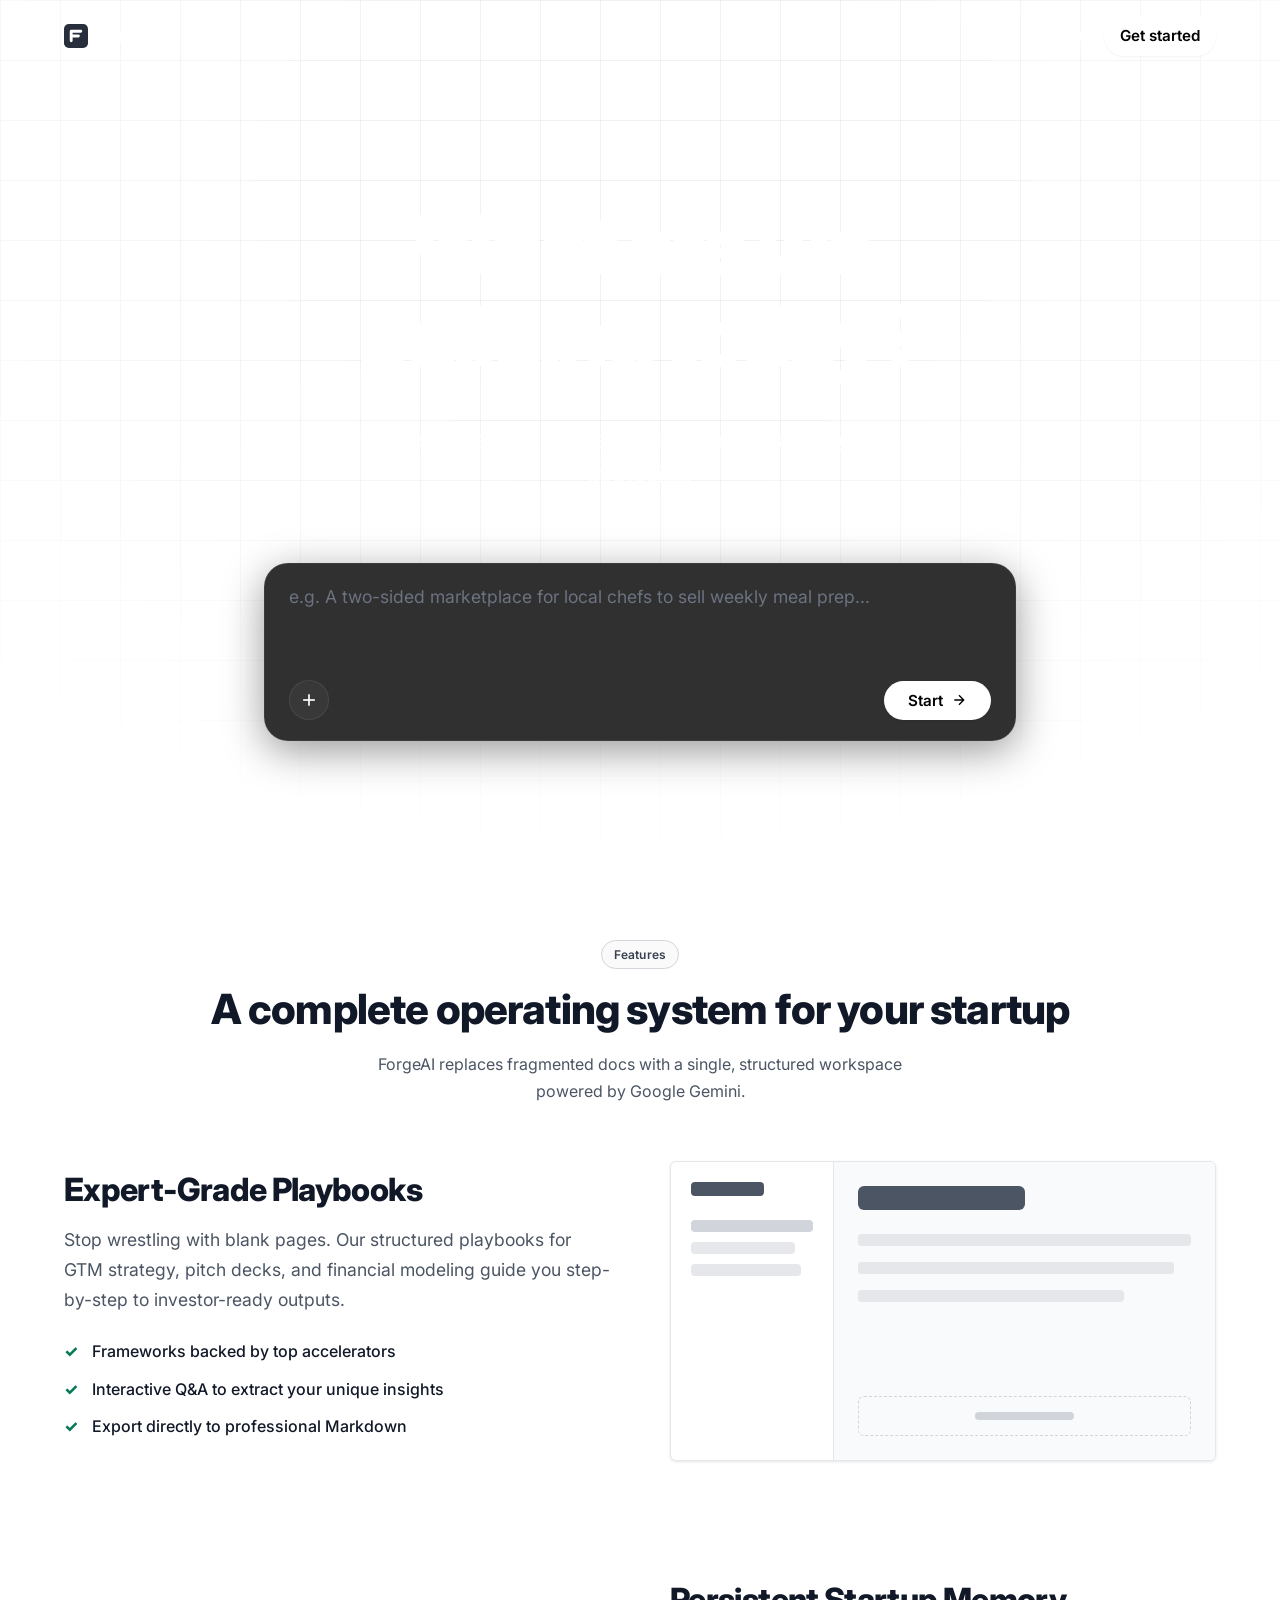
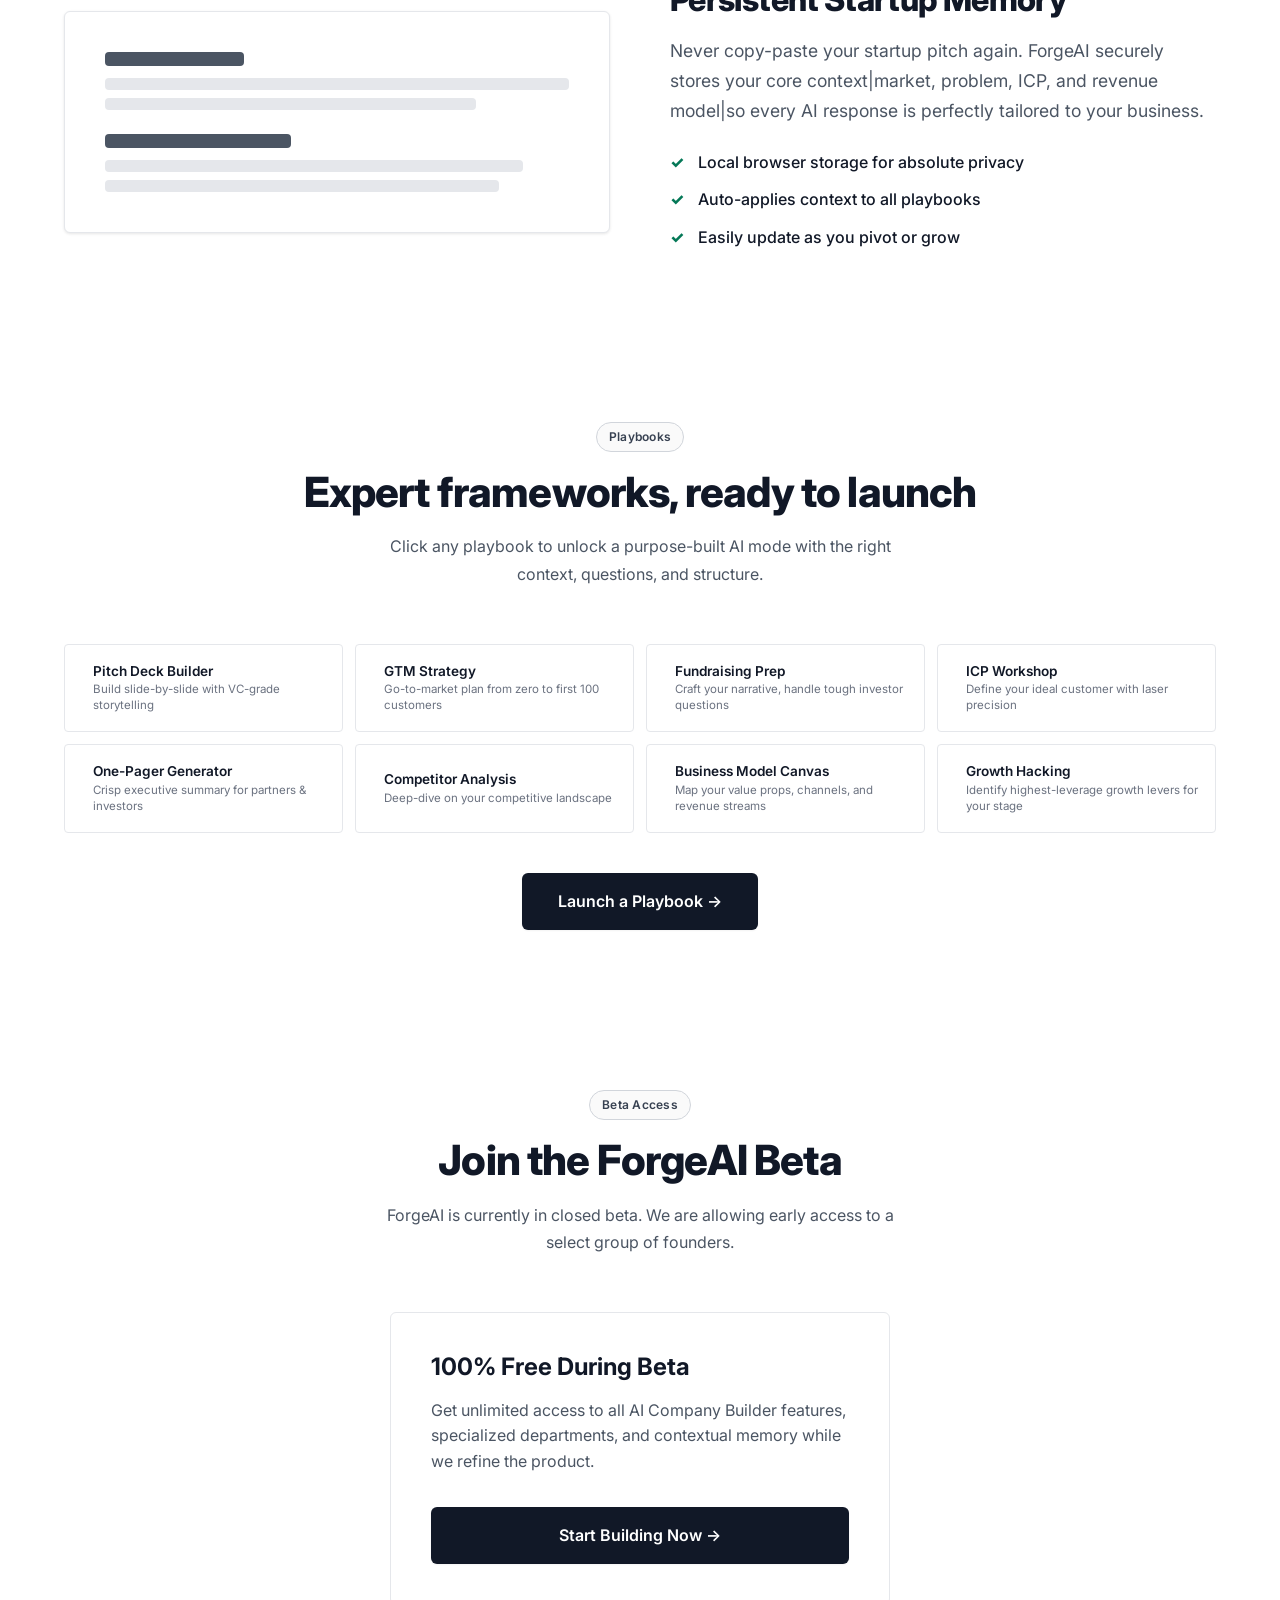
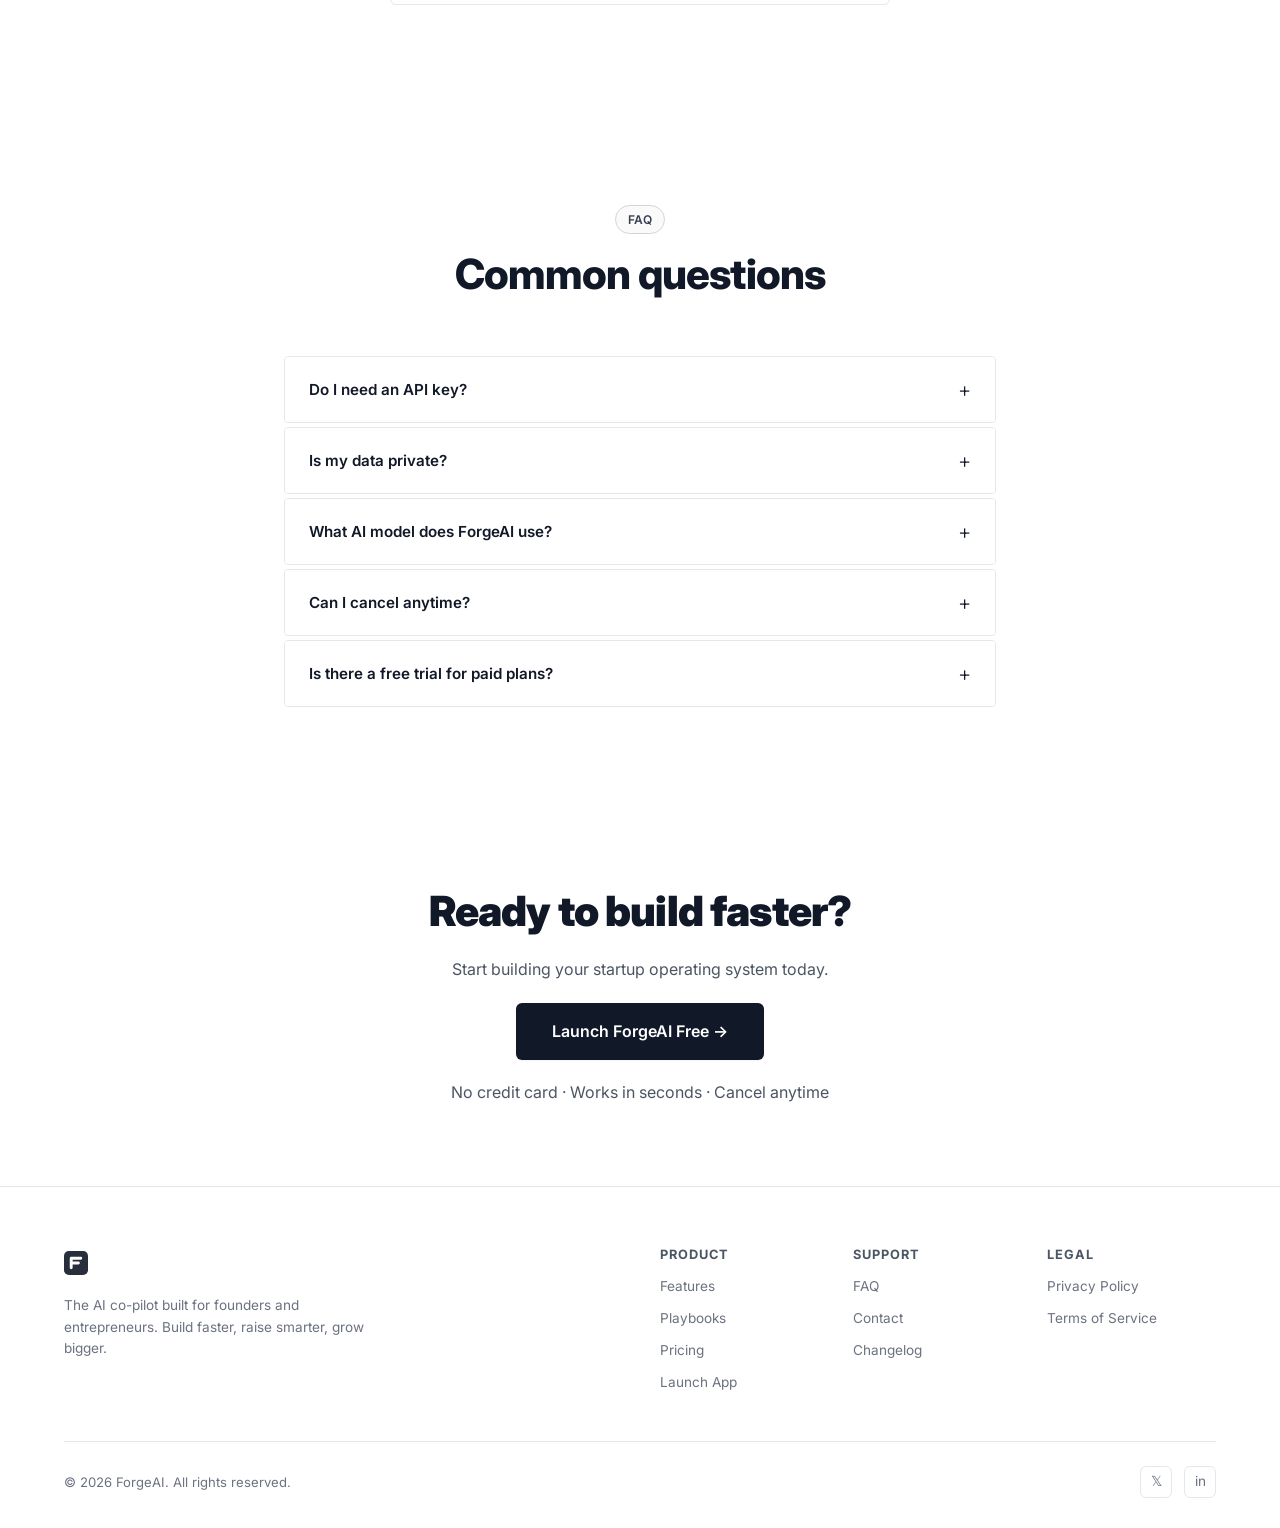
==== commit b4389894: "fix: use favicon for logo and force wrapper to full width" ====
--- a/index.html
+++ b/index.html
@@ -41,9 +41,7 @@
   <nav class="navbar" id="navbar">
     <div class="container flex items-center justify-between">
       <a href="index.html" class="nav-logo" style="display: flex; align-items: center; gap: 8px; color: white; font-weight: 700; font-size: 1.25rem;">
-        <svg width="24" height="24" viewBox="0 0 24 24" fill="none" stroke="currentColor" stroke-width="2.5" stroke-linecap="round" stroke-linejoin="round" style="opacity: 0.9;">
-          <path d="M12 2v10M18.36 5.64a9 9 0 1 1-12.73 0"></path>
-        </svg>
+        <img src="favicon.svg" alt="ForgeAI Icon" style="width: 24px; height: 24px; opacity: 0.9;" />
         <span>ForgeAI</span>
       </a>
       <div class="nav-links" style="position: absolute; left: 50%; transform: translateX(-50%); display: flex; gap: 32px;">
@@ -78,8 +76,8 @@
         <h1 class="hero-headline" style="font-size: clamp(3.5rem, 6.5vw, 6.5rem); letter-spacing: -0.05em; font-weight: 900; color: white; line-height: 1.1; margin-bottom: 16px;">What are we building today?</h1>
         <p style="font-size: 1.35rem; color: rgba(255,255,255,0.9); font-weight: 400; margin-bottom: 48px;">Instantly generate pitch decks, business models, and go-to-market strategies.</p>
         
-        <form class="hero-prompt-form" id="heroPromptForm" style="width: 100%; max-width: 760px;" onsubmit="event.preventDefault(); window.location.href='app.html?idea=' + encodeURIComponent(document.getElementById('heroIdeaInput').value);">
-          <div class="hero-prompt-wrapper" style="border-radius: 24px; padding: 20px 24px; background: rgba(26, 26, 26, 0.9); border: 1px solid rgba(255,255,255,0.06); box-shadow: 0 10px 40px rgba(0,0,0,0.4); display: flex; flex-direction: column;">
+        <form class="hero-prompt-form" id="heroPromptForm" style="width: 100%; max-width: 760px; margin: 0 auto;" onsubmit="event.preventDefault(); window.location.href='app.html?idea=' + encodeURIComponent(document.getElementById('heroIdeaInput').value);">
+          <div class="hero-prompt-wrapper" style="border-radius: 24px; padding: 20px 24px; background: rgba(26, 26, 26, 0.9); border: 1px solid rgba(255,255,255,0.06); box-shadow: 0 10px 40px rgba(0,0,0,0.4); display: flex; flex-direction: column;; max-width: 100%; width: 100%; margin: 0 auto;">
             <textarea 
               id="heroIdeaInput" 
               class="hero-prompt-input" 
@@ -346,9 +344,7 @@
       <div class="footer-top">
         <div class="footer-brand">
           <a href="index.html" class="nav-logo" style="display: flex; align-items: center; gap: 8px; color: white; font-weight: 700; font-size: 1.25rem;">
-        <svg width="24" height="24" viewBox="0 0 24 24" fill="none" stroke="currentColor" stroke-width="2.5" stroke-linecap="round" stroke-linejoin="round" style="opacity: 0.9;">
-          <path d="M12 2v10M18.36 5.64a9 9 0 1 1-12.73 0"></path>
-        </svg>
+        <img src="favicon.svg" alt="ForgeAI Icon" style="width: 24px; height: 24px; opacity: 0.9;" />
         <span>ForgeAI</span>
       </a>
           <p>The AI co-pilot built for founders and entrepreneurs. Build faster, raise smarter, grow bigger.</p>
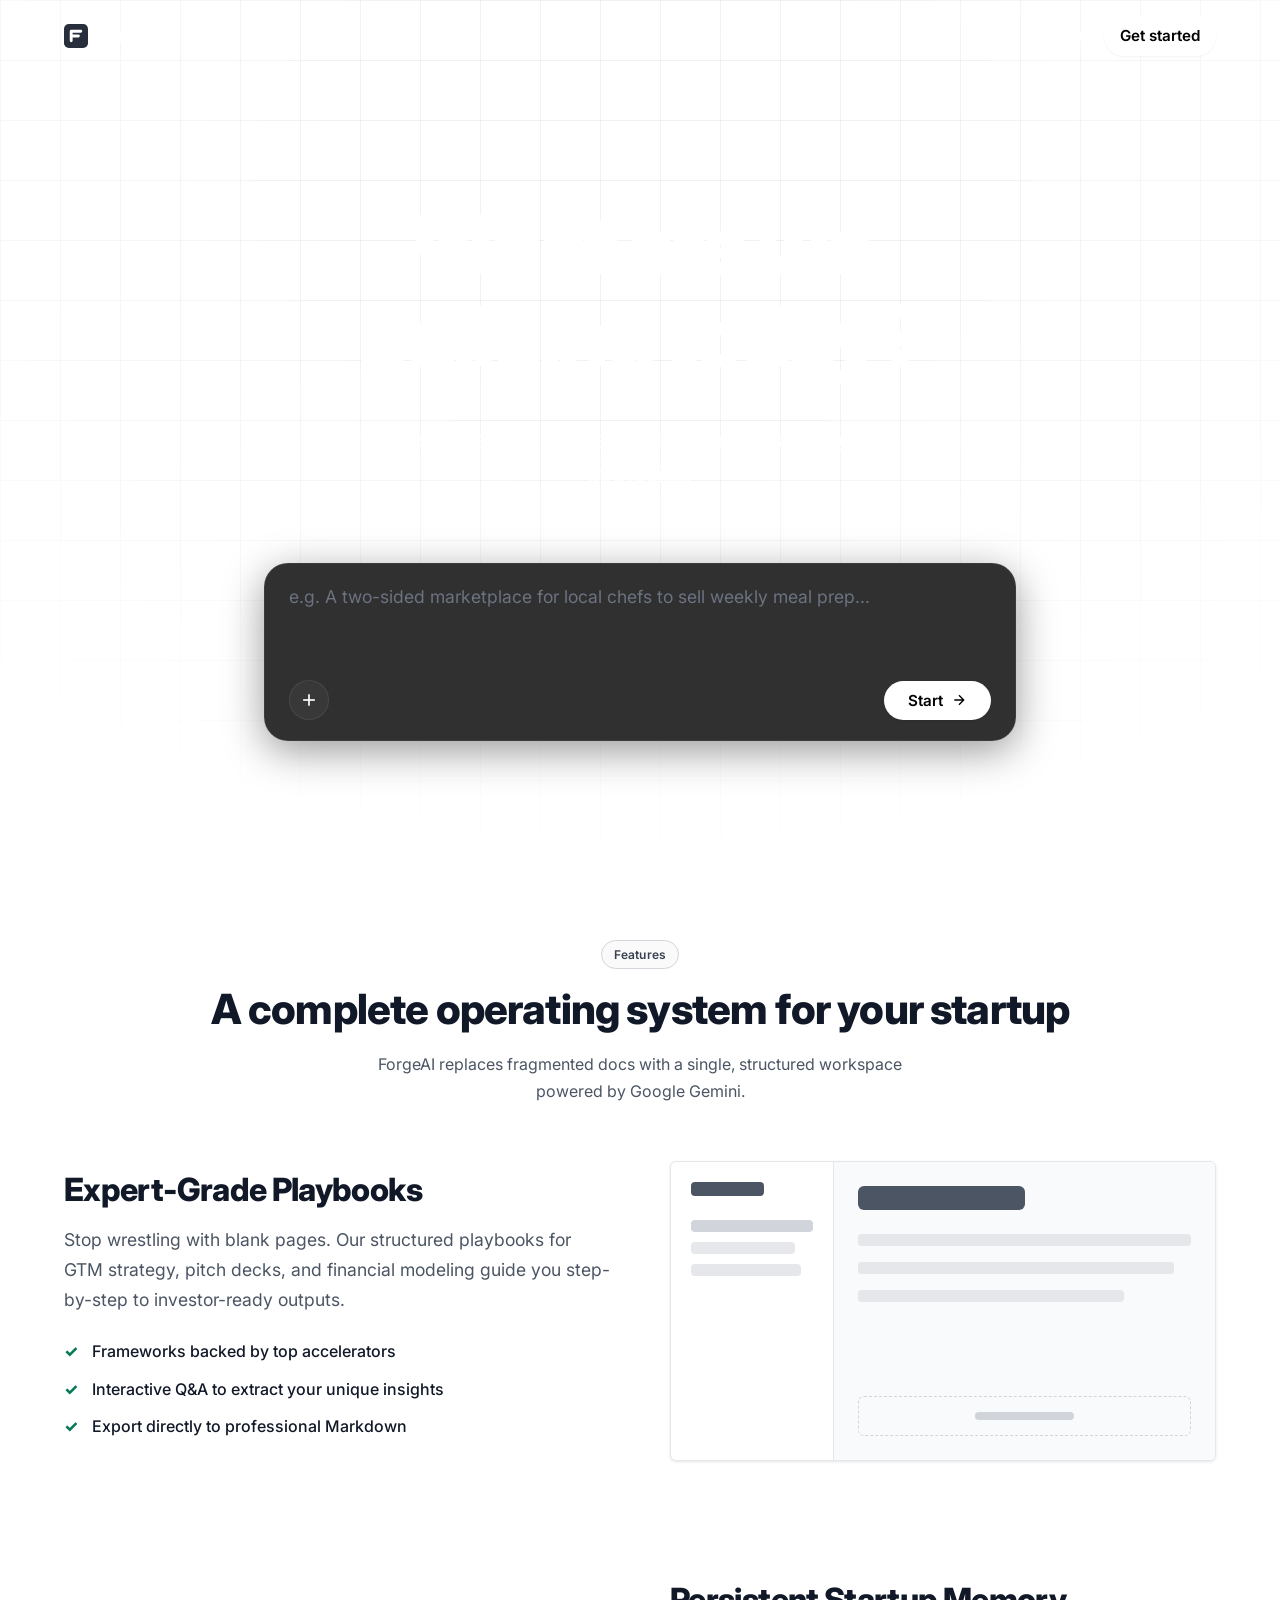
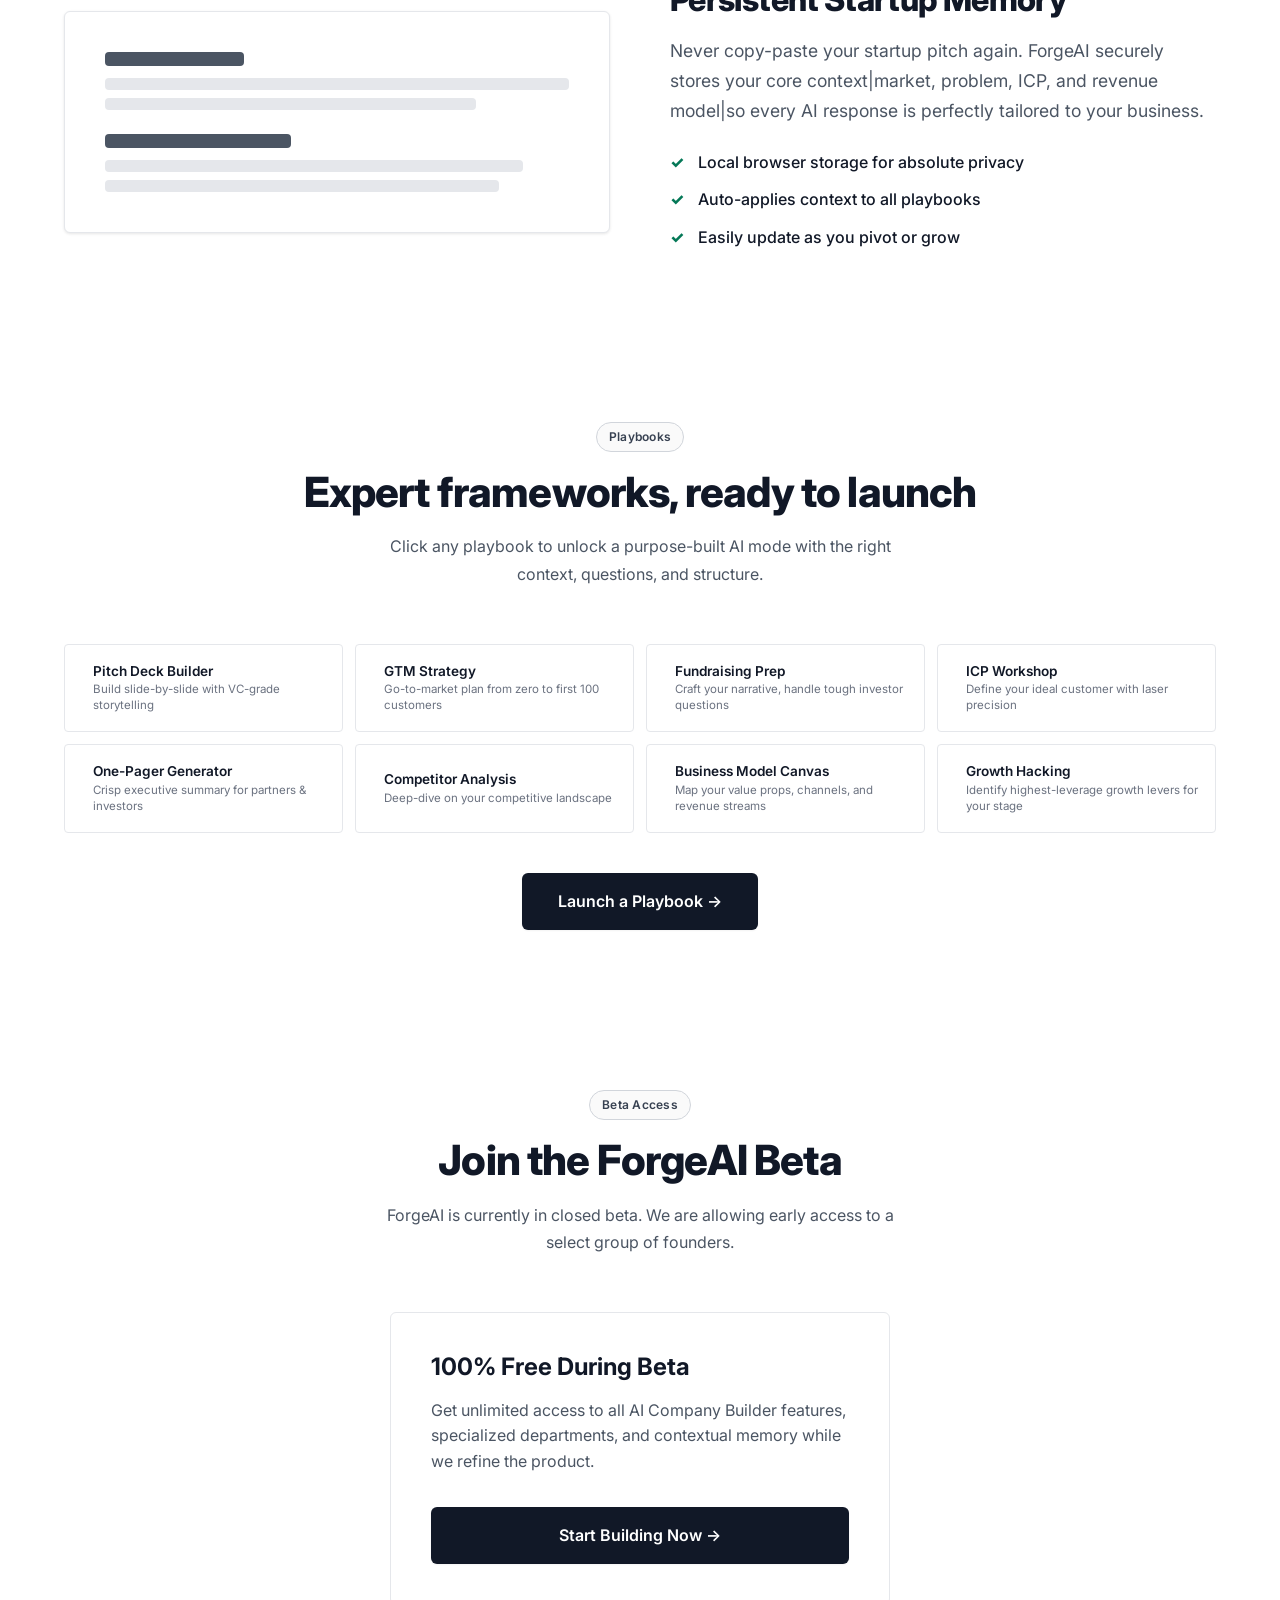
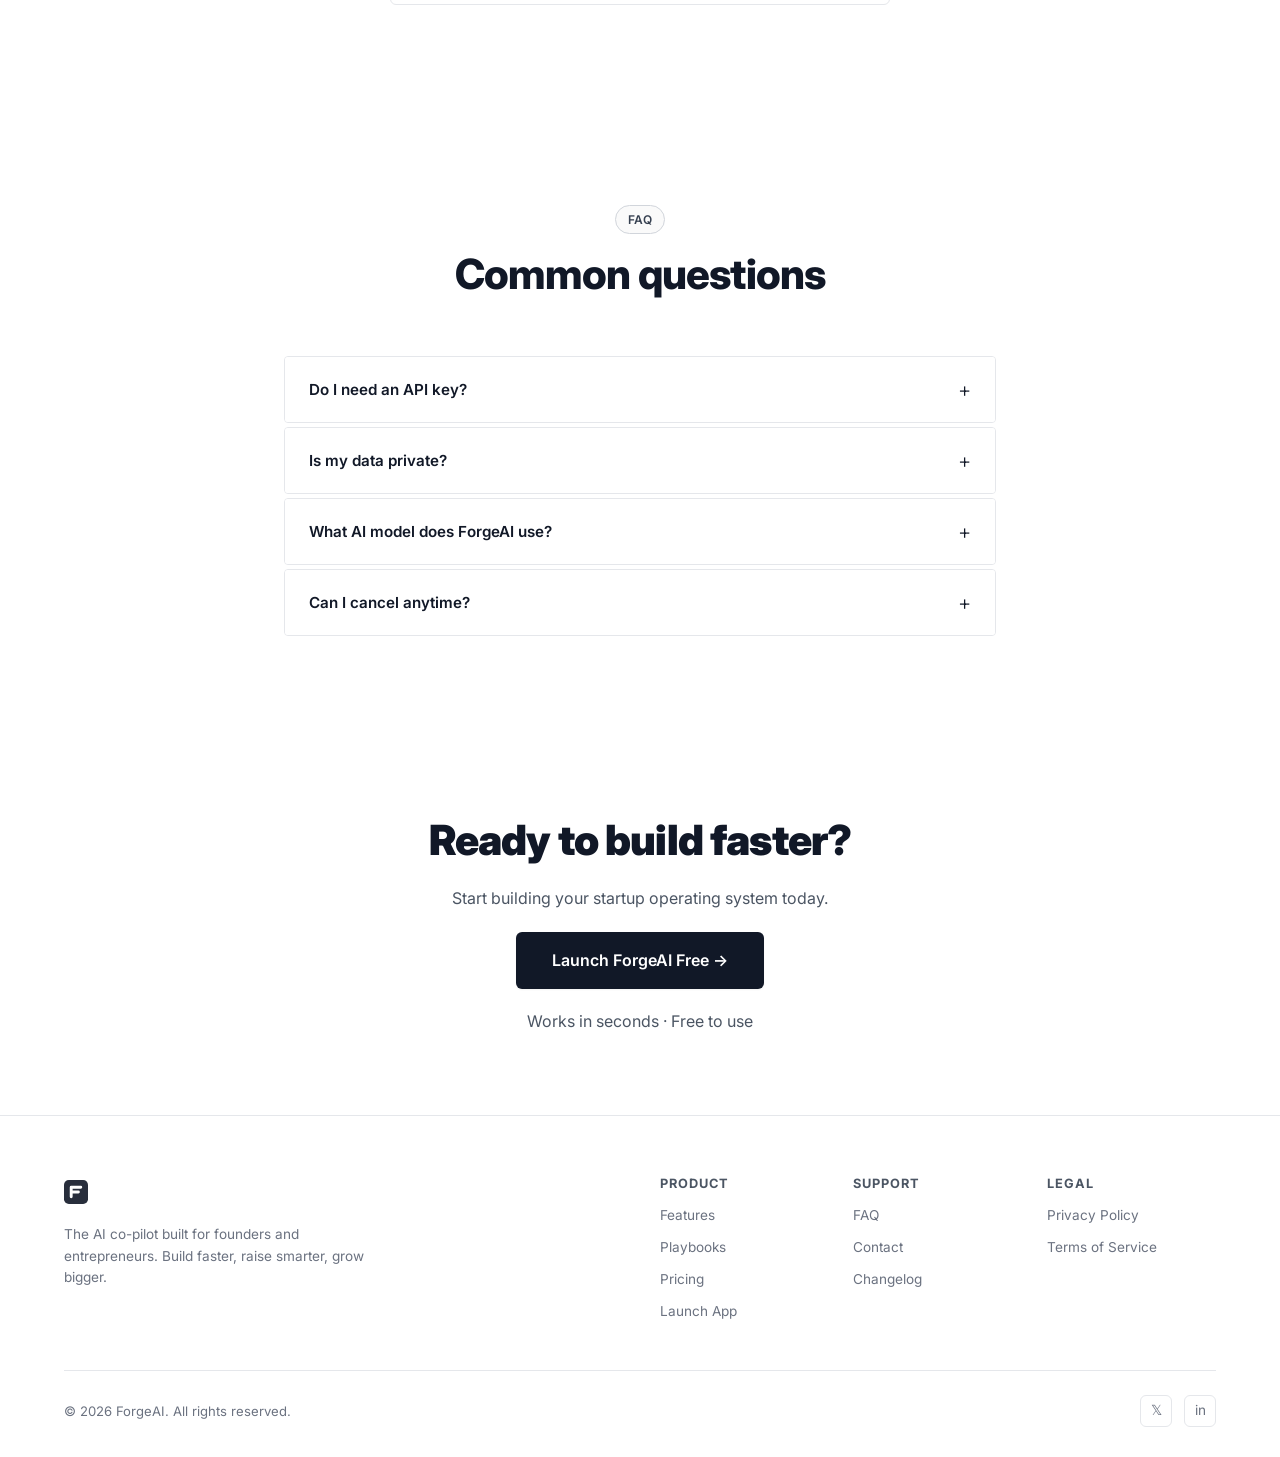
==== commit fb0e0733: "fix: quick wins - clean up repo, add email tracking to admin, update faq" ====
--- a/index.html
+++ b/index.html
@@ -291,7 +291,7 @@
             <span class="faq-icon">+</span>
           </button>
           <div class="faq-answer">
-            <p>Completely. Your API key, chat history, and startup context are stored in your browser's localStorage only. Nothing is sent to our servers. ForgeAI is a client-side app.</p>
+            <p>Yes. Your API key and startup context are stored securely. Authentication is handled by Firebase, but your chat history remains under your control.</p>
           </div>
         </div>
         <div class="faq-item">
@@ -309,16 +309,7 @@
             <span class="faq-icon">+</span>
           </button>
           <div class="faq-answer">
-            <p>Yes, always. No long-term contracts, no cancellation fees. Cancel anytime from your account settings and you'll keep access until the end of your billing period.</p>
-          </div>
-        </div>
-        <div class="faq-item">
-          <button class="faq-question" aria-expanded="false">
-            Is there a free trial for paid plans?
-            <span class="faq-icon">+</span>
-          </button>
-          <div class="faq-answer">
-            <p>The free tier is always available. For paid plans, we offer a 7-day full-access trial | no credit card required. Upgrade any time from within the app.</p>
+            <p>Yes, always. ForgeAI is completely free to use right now with your own Gemini API key.</p>
           </div>
         </div>
       </div>
@@ -333,7 +324,7 @@
         <h2>Ready to build faster?</h2>
         <p>Start building your startup operating system today.</p>
         <a href="app.html" class="btn btn-primary btn-lg">Launch ForgeAI Free →</a>
-        <p class="cta-sub">No credit card · Works in seconds · Cancel anytime</p>
+        <p class="cta-sub">Works in seconds · Free to use</p>
       </div>
     </div>
   </section>
@@ -360,8 +351,8 @@
           <div class="footer-col">
             <h5>Support</h5>
             <a href="#faq">FAQ</a>
-            <a href="#">Contact</a>
-            <a href="#">Changelog</a>
+            <a href="mailto:rajdeeppalwork@gmail.com">Contact</a>
+            <a href="https://github.com/rajdeeppal01/forgeai">Changelog</a>
           </div>
           <div class="footer-col">
             <h5>Legal</h5>
@@ -373,8 +364,8 @@
       <div class="footer-bottom">
         <p>© 2026 ForgeAI. All rights reserved.</p>
         <div class="footer-socials">
-          <a href="#" aria-label="Twitter">𝕏</a>
-          <a href="#" aria-label="LinkedIn">in</a>
+          <a href="https://x.com/rajdeeppal_" aria-label="Twitter">𝕏</a>
+          <a href="https://linkedin.com/in/rajdeeppal01" aria-label="LinkedIn">in</a>
         </div>
       </div>
     </div>
--- a/landing.css
+++ b/landing.css
@@ -18,7 +18,7 @@
   background: rgba(255,255,255,0.9);
   backdrop-filter: blur(20px);
   -webkit-backdrop-filter: blur(20px);
-  border-bottom: 1px solid var(--border);
+  border-bottom: none;
   padding: 12px 0;
 }
 .dark-theme .navbar.scrolled {
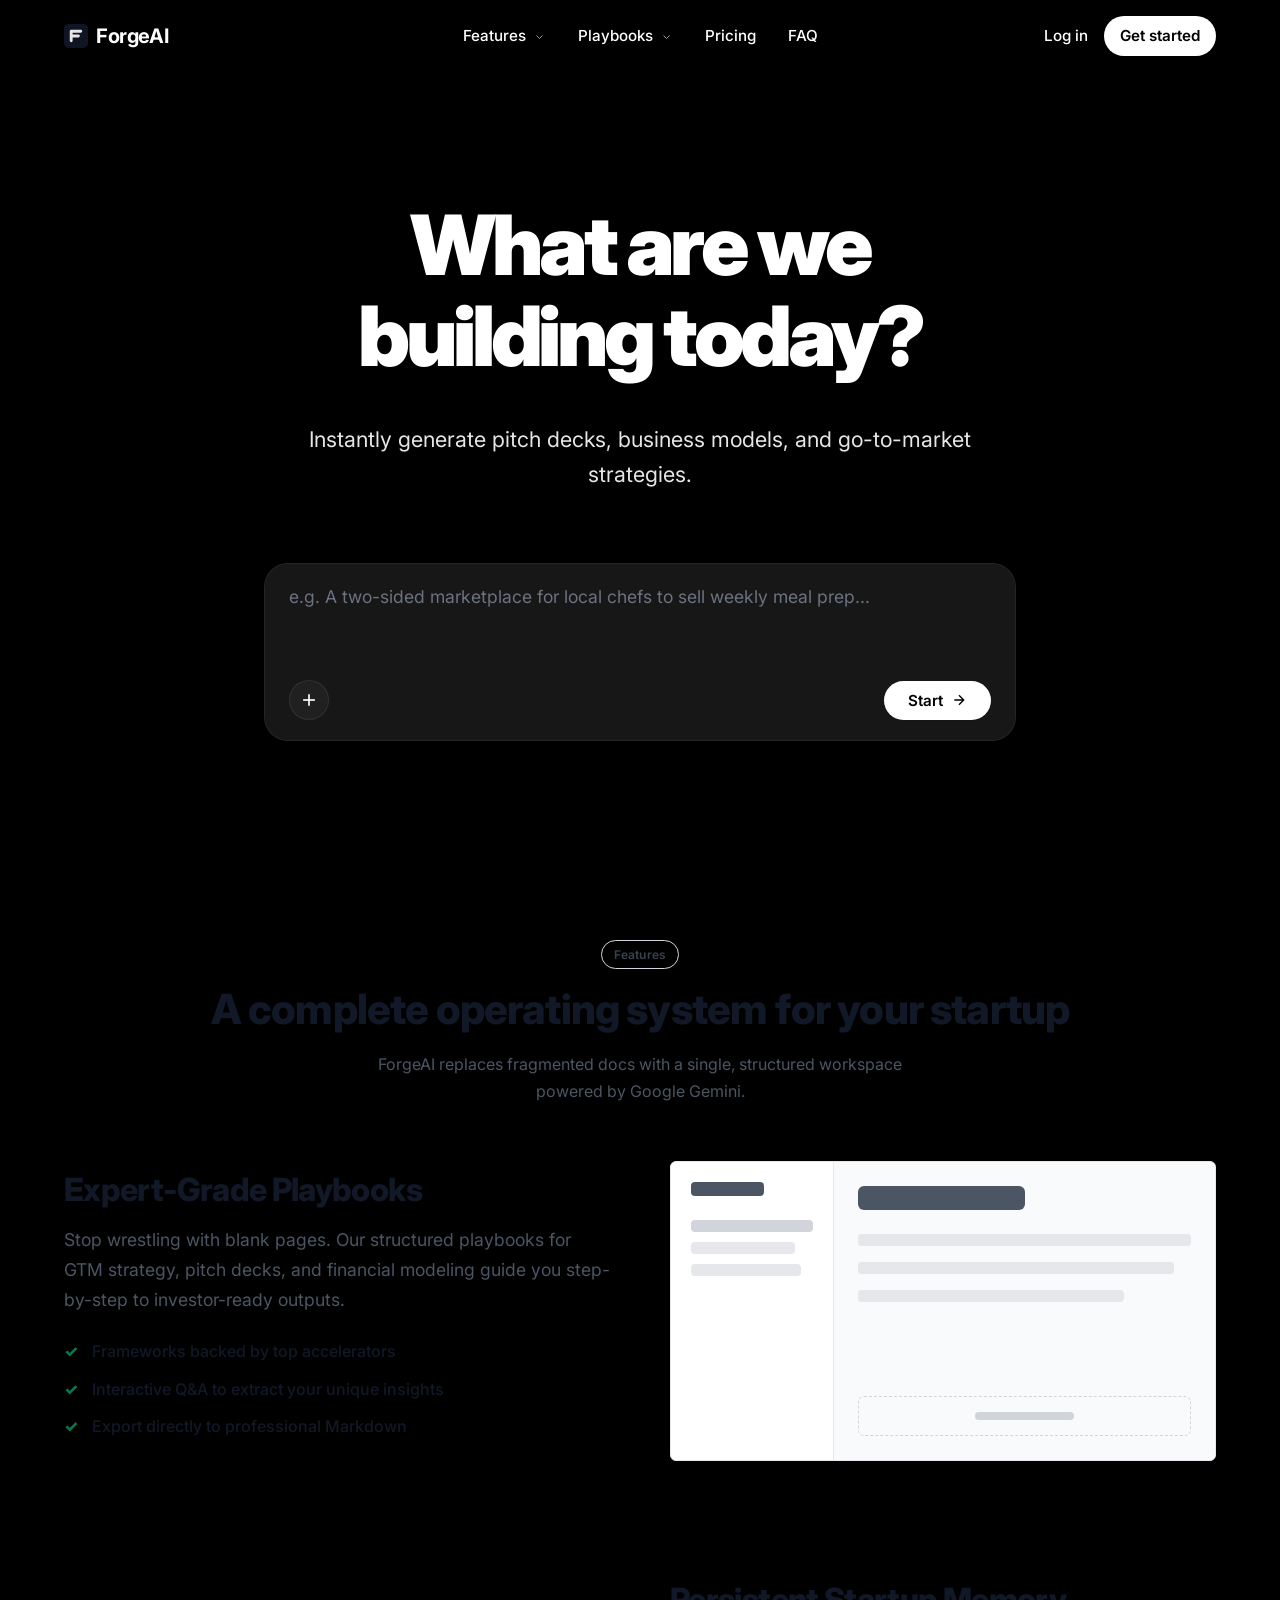
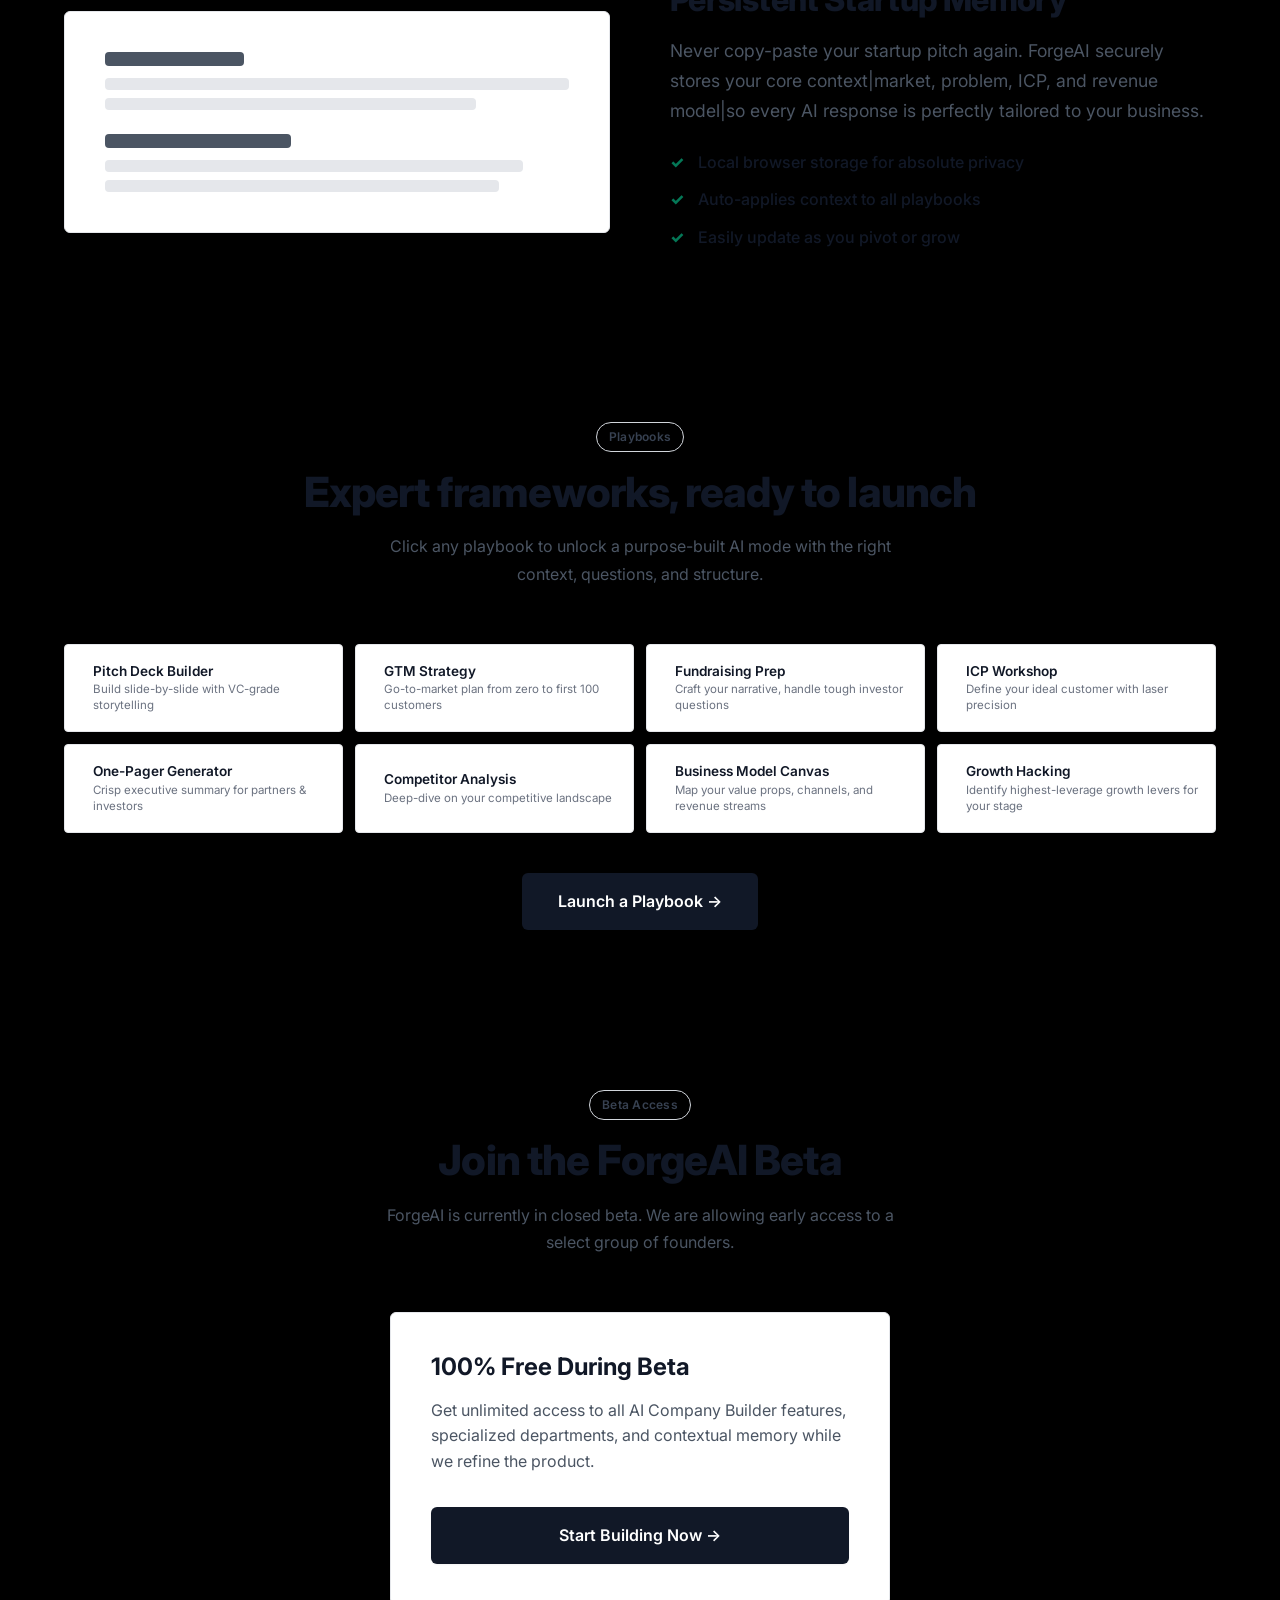
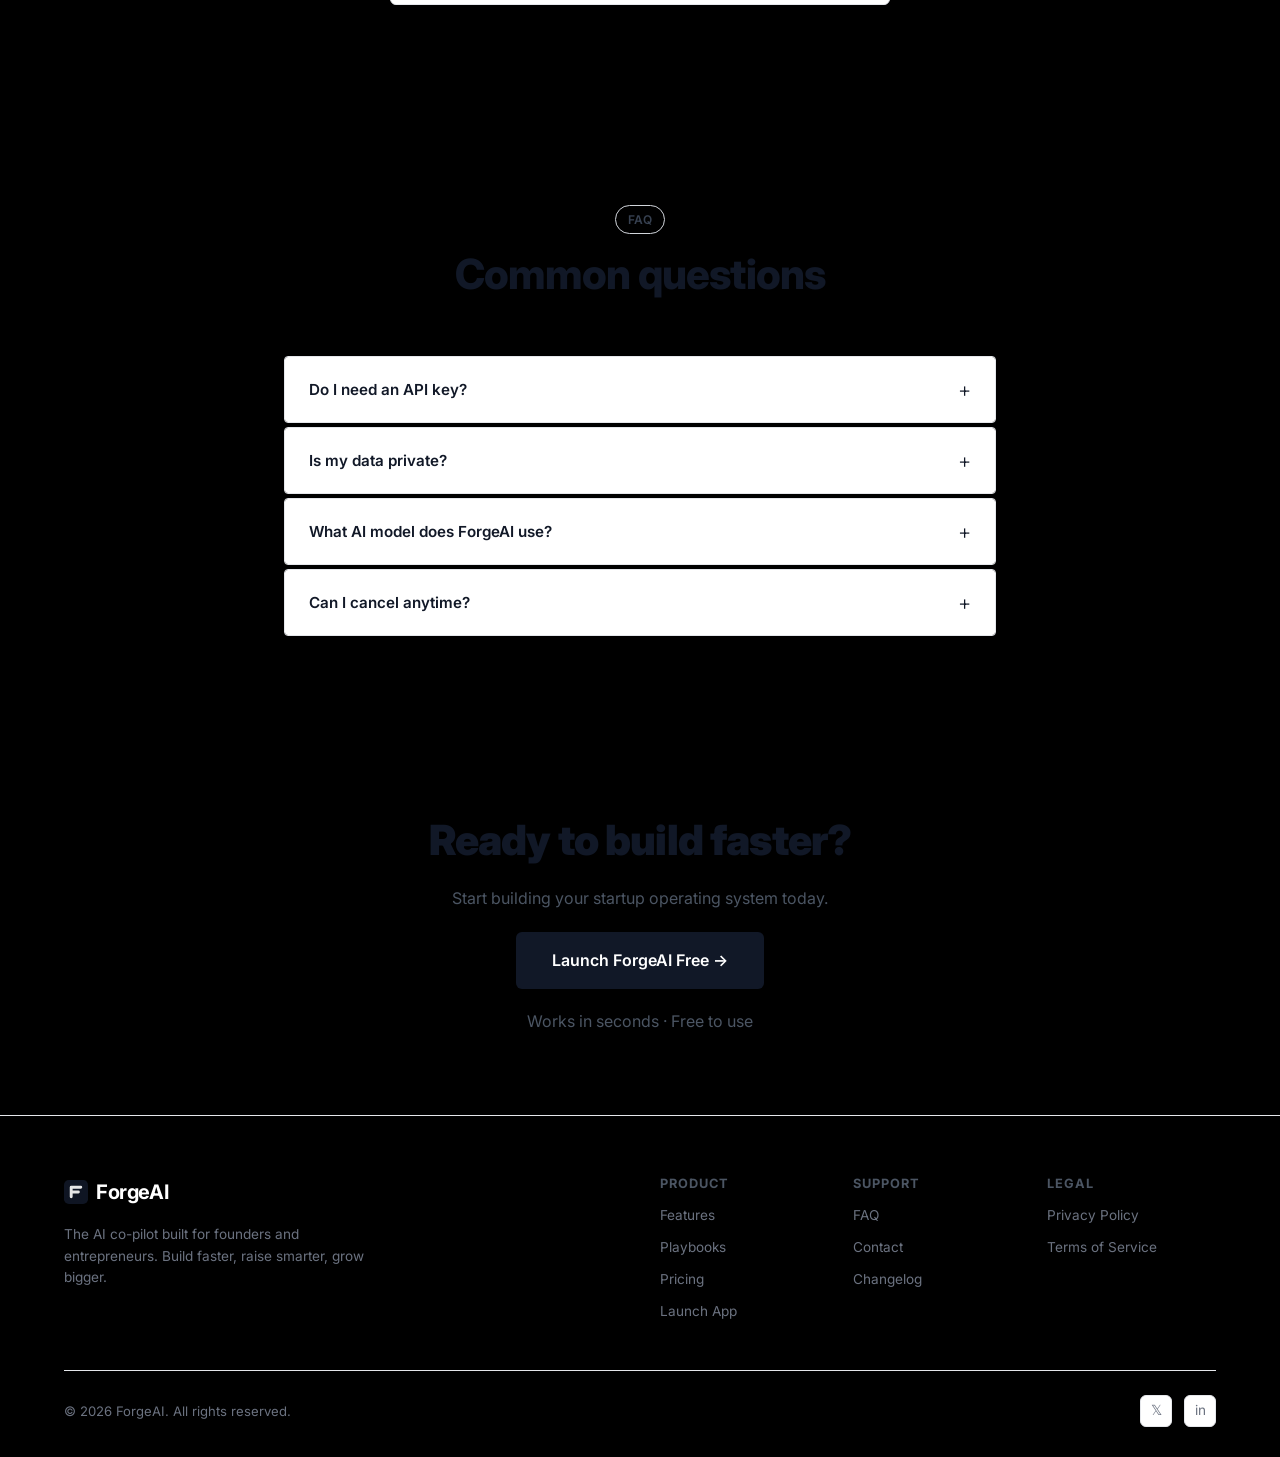
==== commit cbf211ea: "fix: prevent white flash on landing page load" ====
--- a/index.html
+++ b/index.html
@@ -28,12 +28,10 @@
   <!-- Vercel Web Analytics -->
   <script defer src="/_vercel/insights/script.js"></script>
 
-  <!-- Prevent Theme FOUC -->
-  <script>
-    if (localStorage.getItem('forgeai_theme') === '"dark"') {
-      document.documentElement.classList.add('dark-theme');
-    }
-  </script>
+  <!-- Prevent White Flash before Canvas loads -->
+  <style>
+    html, body { background-color: #000 !important; }
+  </style>
 </head>
 <body>
 
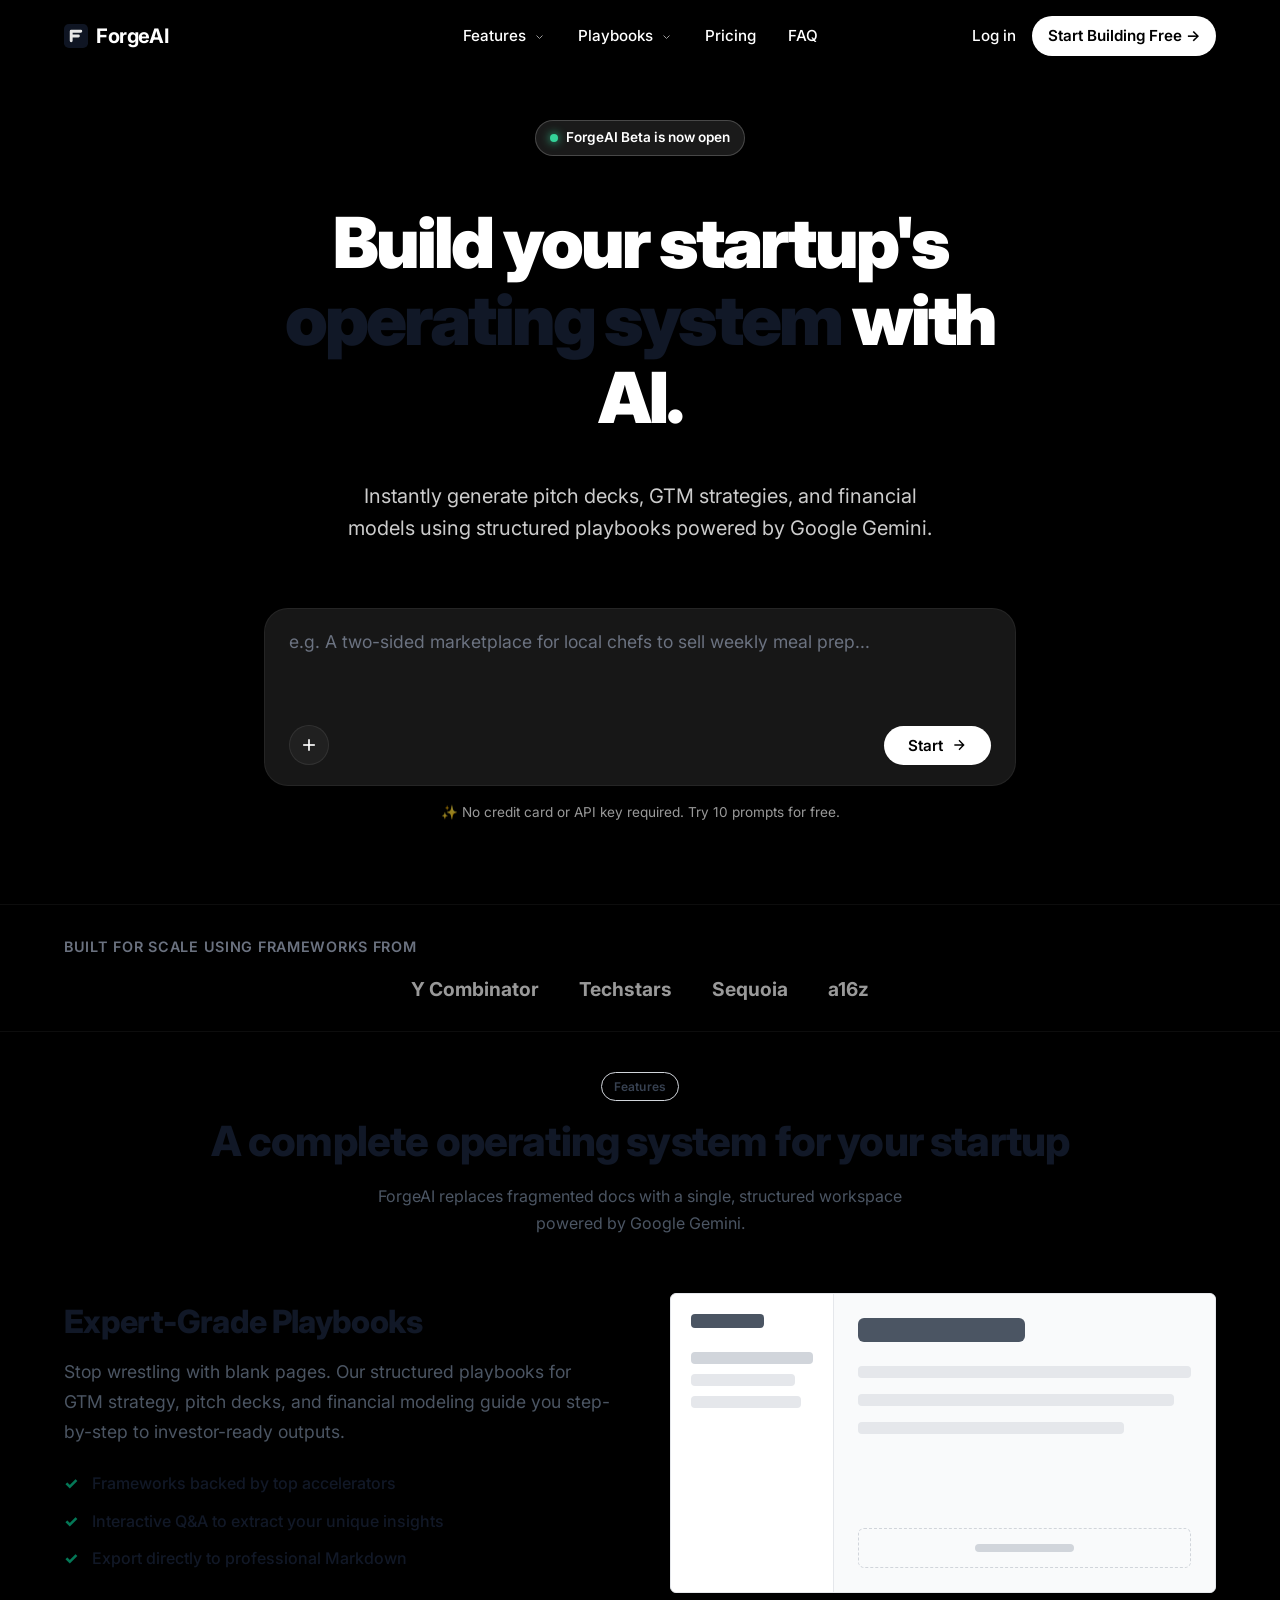
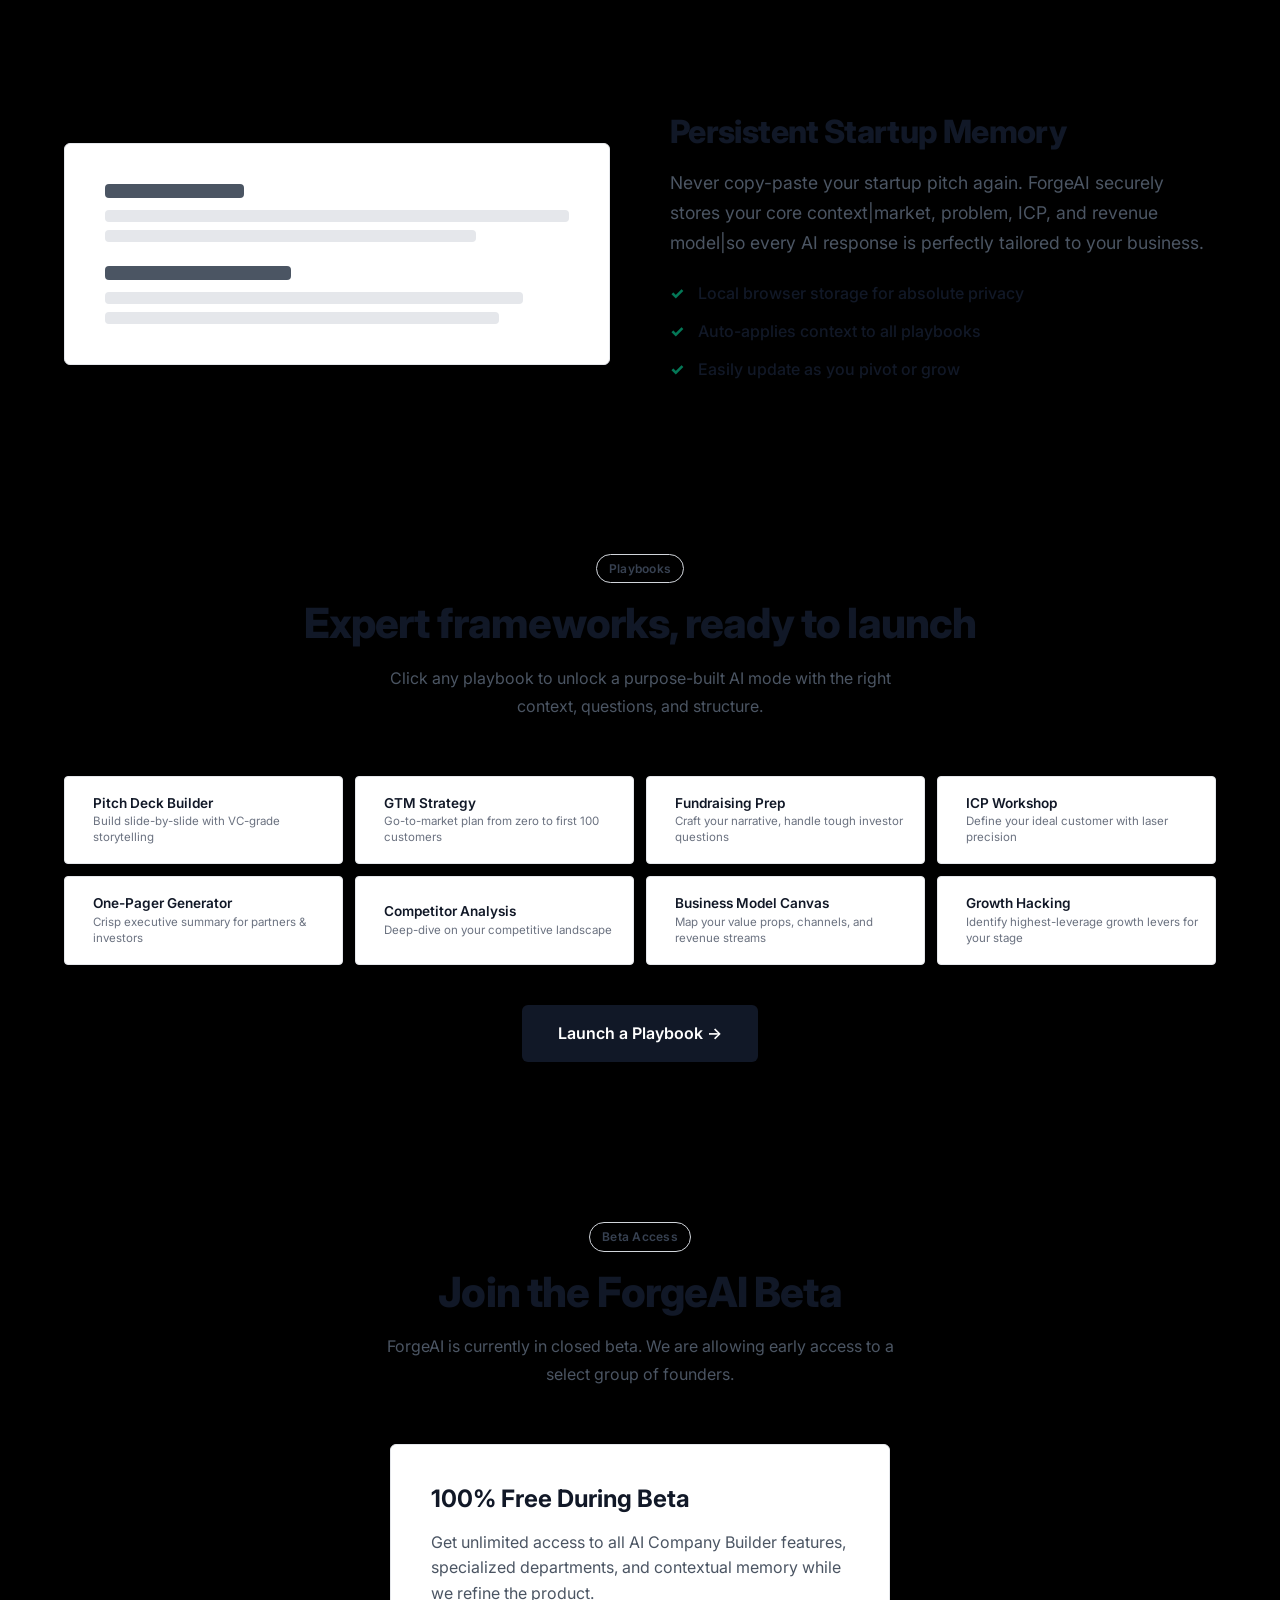
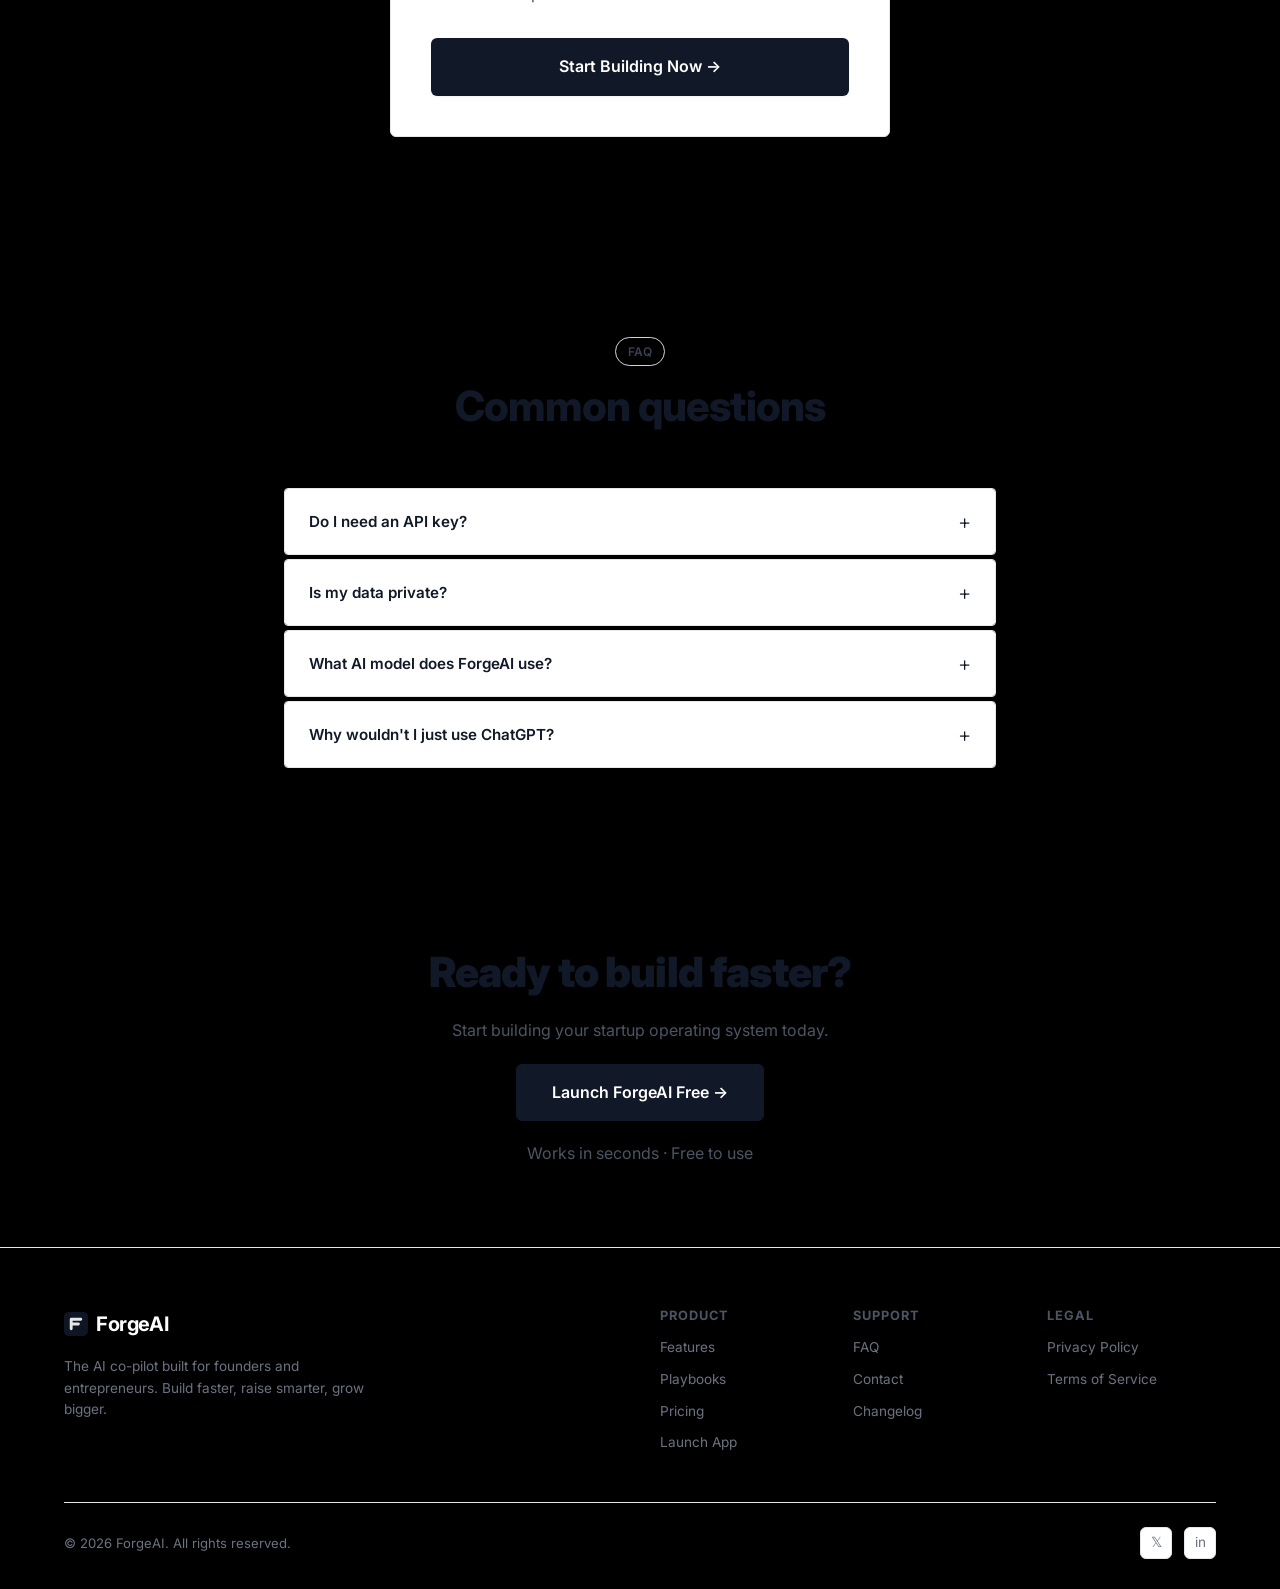
==== commit a08f95d4: "fix: cro updates to landing page based on marketing skills audit" ====
--- a/index.html
+++ b/index.html
@@ -30,7 +30,8 @@
 
   <!-- Prevent White Flash before Canvas loads -->
   <style>
-    html, body { background-color: #000 !important; }
+    html { background-color: #000 !important; }
+    body { background-color: transparent !important; }
   </style>
 </head>
 <body>
@@ -50,7 +51,7 @@
       </div>
       <div class="nav-actions" style="display: flex; gap: 16px; align-items: center;">
         <a href="app.html" style="color: white; font-weight: 500; font-size: 0.95rem;">Log in</a>
-        <a href="app.html?auth=register" class="btn btn-primary" style="background: white; color: black; border-radius: 20px; padding: 8px 16px; font-weight: 600; font-size: 0.95rem;">Get started</a>
+        <a href="app.html?auth=register" class="btn btn-primary" style="background: white; color: black; border-radius: 20px; padding: 8px 16px; font-weight: 600; font-size: 0.95rem;">Start Building Free →</a>
       </div>
       <button class="nav-toggle" id="navToggle" aria-label="Menu">
         <span></span><span></span><span></span>
@@ -71,8 +72,12 @@
     <div class="hero-grid"></div>
     <div class="container" style="display: flex; flex-direction: column; align-items: center; max-width: 800px; margin: 0 auto; gap: 40px; justify-content: center;">
       <div class="hero-content" style="align-items: center; width: 100%; display: flex; flex-direction: column; text-align: center;">
-        <h1 class="hero-headline" style="font-size: clamp(3.5rem, 6.5vw, 6.5rem); letter-spacing: -0.05em; font-weight: 900; color: white; line-height: 1.1; margin-bottom: 16px;">What are we building today?</h1>
-        <p style="font-size: 1.35rem; color: rgba(255,255,255,0.9); font-weight: 400; margin-bottom: 48px;">Instantly generate pitch decks, business models, and go-to-market strategies.</p>
+        <div style="display:inline-flex; align-items:center; gap:8px; padding:6px 14px; background:rgba(255,255,255,0.1); border-radius:100px; margin-bottom:24px; border:1px solid rgba(255,255,255,0.2);">
+          <span style="display:inline-block; width:8px; height:8px; border-radius:50%; background:#34D399; box-shadow:0 0 10px #34D399;"></span>
+          <span style="font-size:0.85rem; font-weight:600; color:white;">ForgeAI Beta is now open</span>
+        </div>
+        <h1 class="hero-headline" style="font-size: clamp(3rem, 5.5vw, 5.5rem); letter-spacing: -0.04em; font-weight: 900; color: white; line-height: 1.1; margin-bottom: 20px;">Build your startup's <span class="text-gradient">operating system</span> with AI.</h1>
+        <p style="font-size: 1.25rem; color: rgba(255,255,255,0.8); font-weight: 400; margin-bottom: 40px; max-width: 600px;">Instantly generate pitch decks, GTM strategies, and financial models using structured playbooks powered by Google Gemini.</p>
         
         <form class="hero-prompt-form" id="heroPromptForm" style="width: 100%; max-width: 760px; margin: 0 auto;" onsubmit="event.preventDefault(); window.location.href='app.html?idea=' + encodeURIComponent(document.getElementById('heroIdeaInput').value);">
           <div class="hero-prompt-wrapper" style="border-radius: 24px; padding: 20px 24px; background: rgba(26, 26, 26, 0.9); border: 1px solid rgba(255,255,255,0.06); box-shadow: 0 10px 40px rgba(0,0,0,0.4); display: flex; flex-direction: column;; max-width: 100%; width: 100%; margin: 0 auto;">
@@ -93,12 +98,24 @@
               </button>
             </div>
           </div>
+          <p style="font-size:0.85rem; color:rgba(255,255,255,0.6); margin-top:16px;">✨ No credit card or API key required. Try 10 prompts for free.</p>
         </form>
       </div>
     </div>
   </header>
 
-
+  <!-- ── Authority Social Proof ───────────────── -->
+  <section class="section" style="padding: 30px 0; border-top: 1px solid rgba(255,255,255,0.05); border-bottom: 1px solid rgba(255,255,255,0.05); background: rgba(0,0,0,0.3);">
+    <div class="container text-center">
+      <p style="font-size: 0.9rem; font-weight: 600; color: var(--text-muted); text-transform: uppercase; letter-spacing: 0.05em; margin-bottom: 20px;">Built for scale using frameworks from</p>
+      <div style="display: flex; justify-content: center; gap: 40px; flex-wrap: wrap; opacity: 0.6; filter: grayscale(100%);">
+        <h4 style="font-size: 1.2rem; font-weight: 700; color: white;">Y Combinator</h4>
+        <h4 style="font-size: 1.2rem; font-weight: 700; color: white;">Techstars</h4>
+        <h4 style="font-size: 1.2rem; font-weight: 700; color: white;">Sequoia</h4>
+        <h4 style="font-size: 1.2rem; font-weight: 700; color: white;">a16z</h4>
+      </div>
+    </div>
+  </section>
 
   <!-- ── Features ────────────────────────────── -->
   <main id="features" class="section features-alternating">
@@ -280,7 +297,7 @@
             <span class="faq-icon">+</span>
           </button>
           <div class="faq-answer">
-            <p>Yes | you'll need a free Google Gemini API key from <a href="https://aistudio.google.com" target="_blank">aistudio.google.com</a>. It's free, takes 60 seconds, and gives you generous daily usage. Enter it once in Settings and you're good to go.</p>
+            <p><strong>No! You get 10 free playbook generations instantly.</strong> After that, you'll need a free Google Gemini API key from <a href="https://aistudio.google.com" target="_blank">aistudio.google.com</a>. It takes 60 seconds to get one and gives you extremely generous free daily limits.</p>
           </div>
         </div>
         <div class="faq-item">
@@ -303,11 +320,11 @@
         </div>
         <div class="faq-item">
           <button class="faq-question" aria-expanded="false">
-            Can I cancel anytime?
+            Why wouldn't I just use ChatGPT?
             <span class="faq-icon">+</span>
           </button>
           <div class="faq-answer">
-            <p>Yes, always. ForgeAI is completely free to use right now with your own Gemini API key.</p>
+            <p>ChatGPT is a blank canvas. To get good results, you have to write complex, 500-word prompts and constantly remind it of your business model. ForgeAI uses structured, step-by-step Playbooks and persistent memory, so you just answer simple questions and the AI does the heavy lifting.</p>
           </div>
         </div>
       </div>
--- a/styles.css
+++ b/styles.css
@@ -367,3 +367,45 @@
   .grid-2 { grid-template-columns: 1fr; }
   .section { padding: 48px 0; }
 }
+
+/* ── Print Styles (Export to PDF) ────────────── */
+@media print {
+  body * {
+    visibility: hidden;
+  }
+  #chatMessages, #chatMessages * {
+    visibility: visible;
+  }
+  #chatMessages {
+    position: absolute;
+    left: 0;
+    top: 0;
+    width: 100%;
+    padding: 20px;
+    background: white;
+    color: black;
+    overflow: visible !important;
+    height: auto !important;
+  }
+  .app-shell, .chat-container, .chat-area {
+    display: block !important;
+    height: auto !important;
+    overflow: visible !important;
+  }
+  .top-bar, .chat-input-container, .sidebar, .context-panel, .welcome-screen, .dashboard-screen {
+    display: none !important;
+  }
+  .msg-row {
+    page-break-inside: avoid;
+    margin-bottom: 20px;
+  }
+  .md-content p, .md-content h1, .md-content h2, .md-content h3, .md-content li {
+    color: black !important;
+  }
+  .msg-bubble {
+    border: 1px solid #ccc !important;
+    box-shadow: none !important;
+    background: #f9f9f9 !important;
+    color: black !important;
+  }
+}
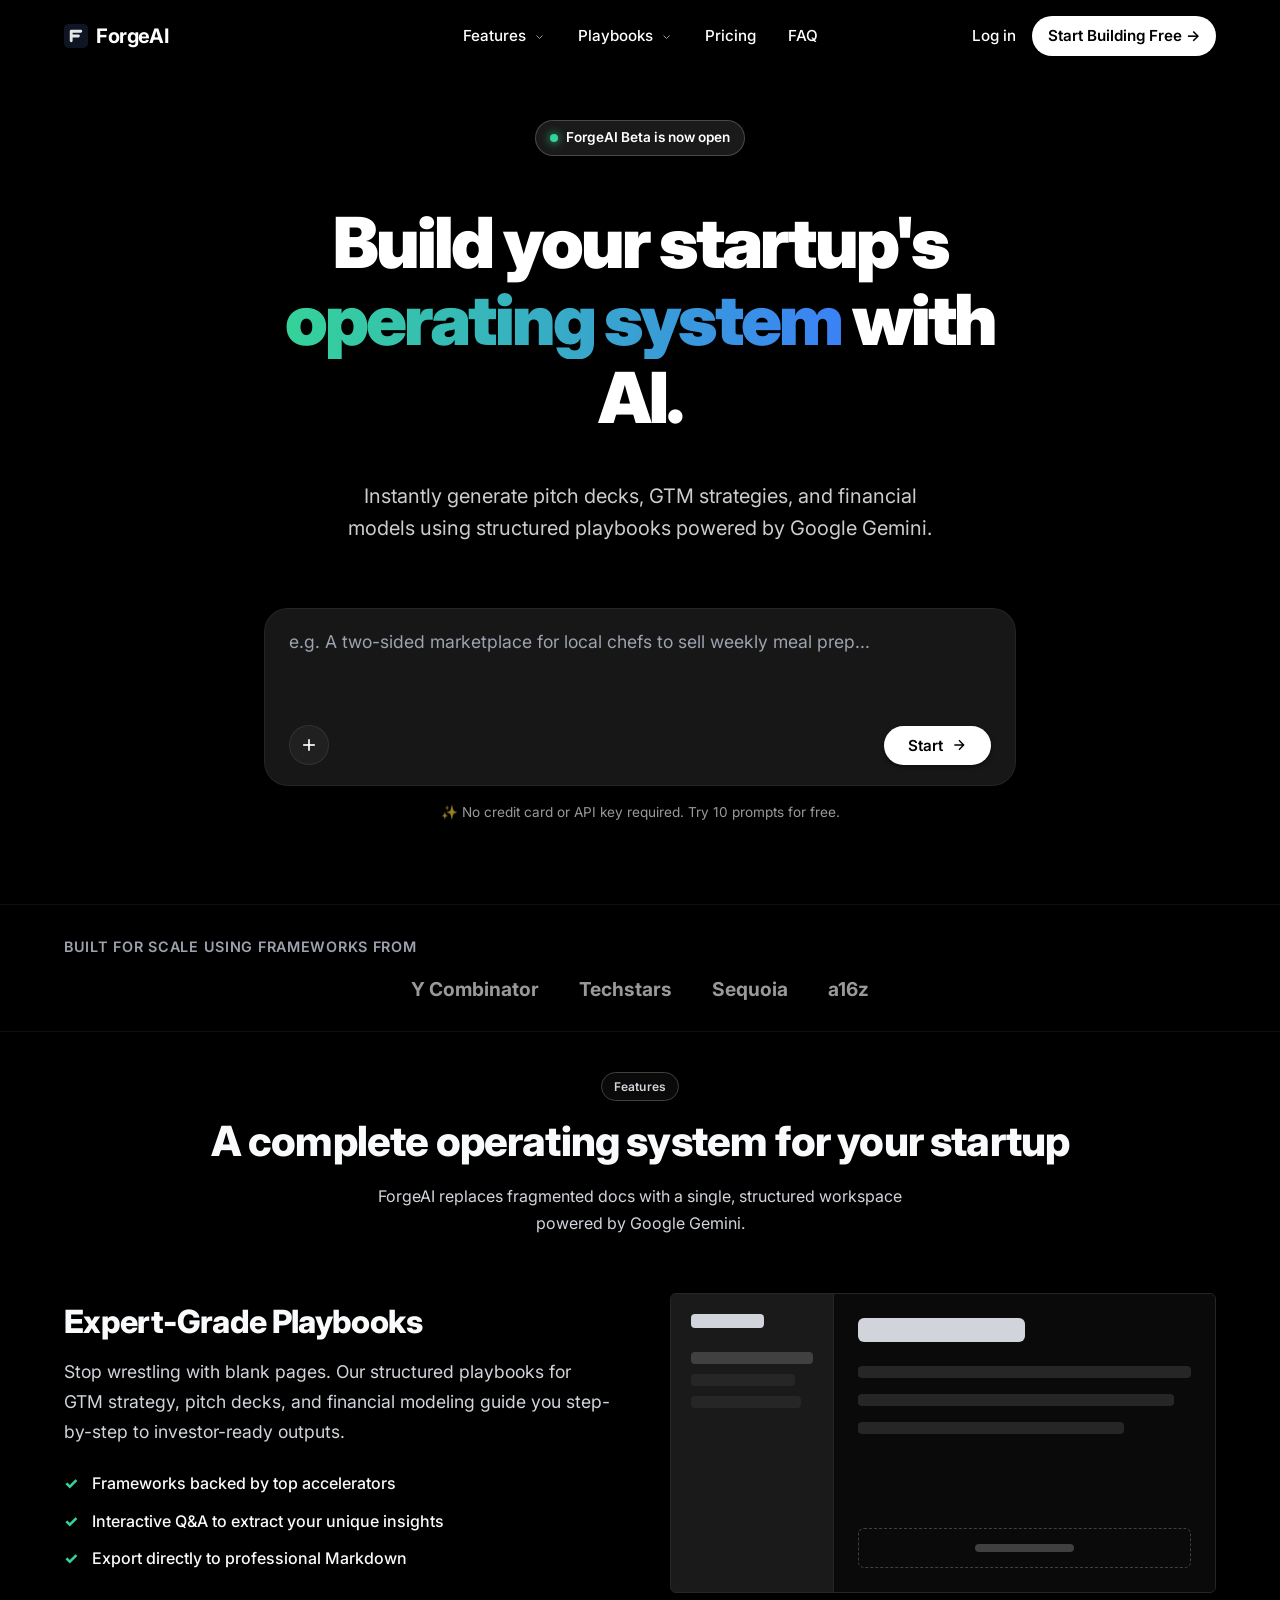
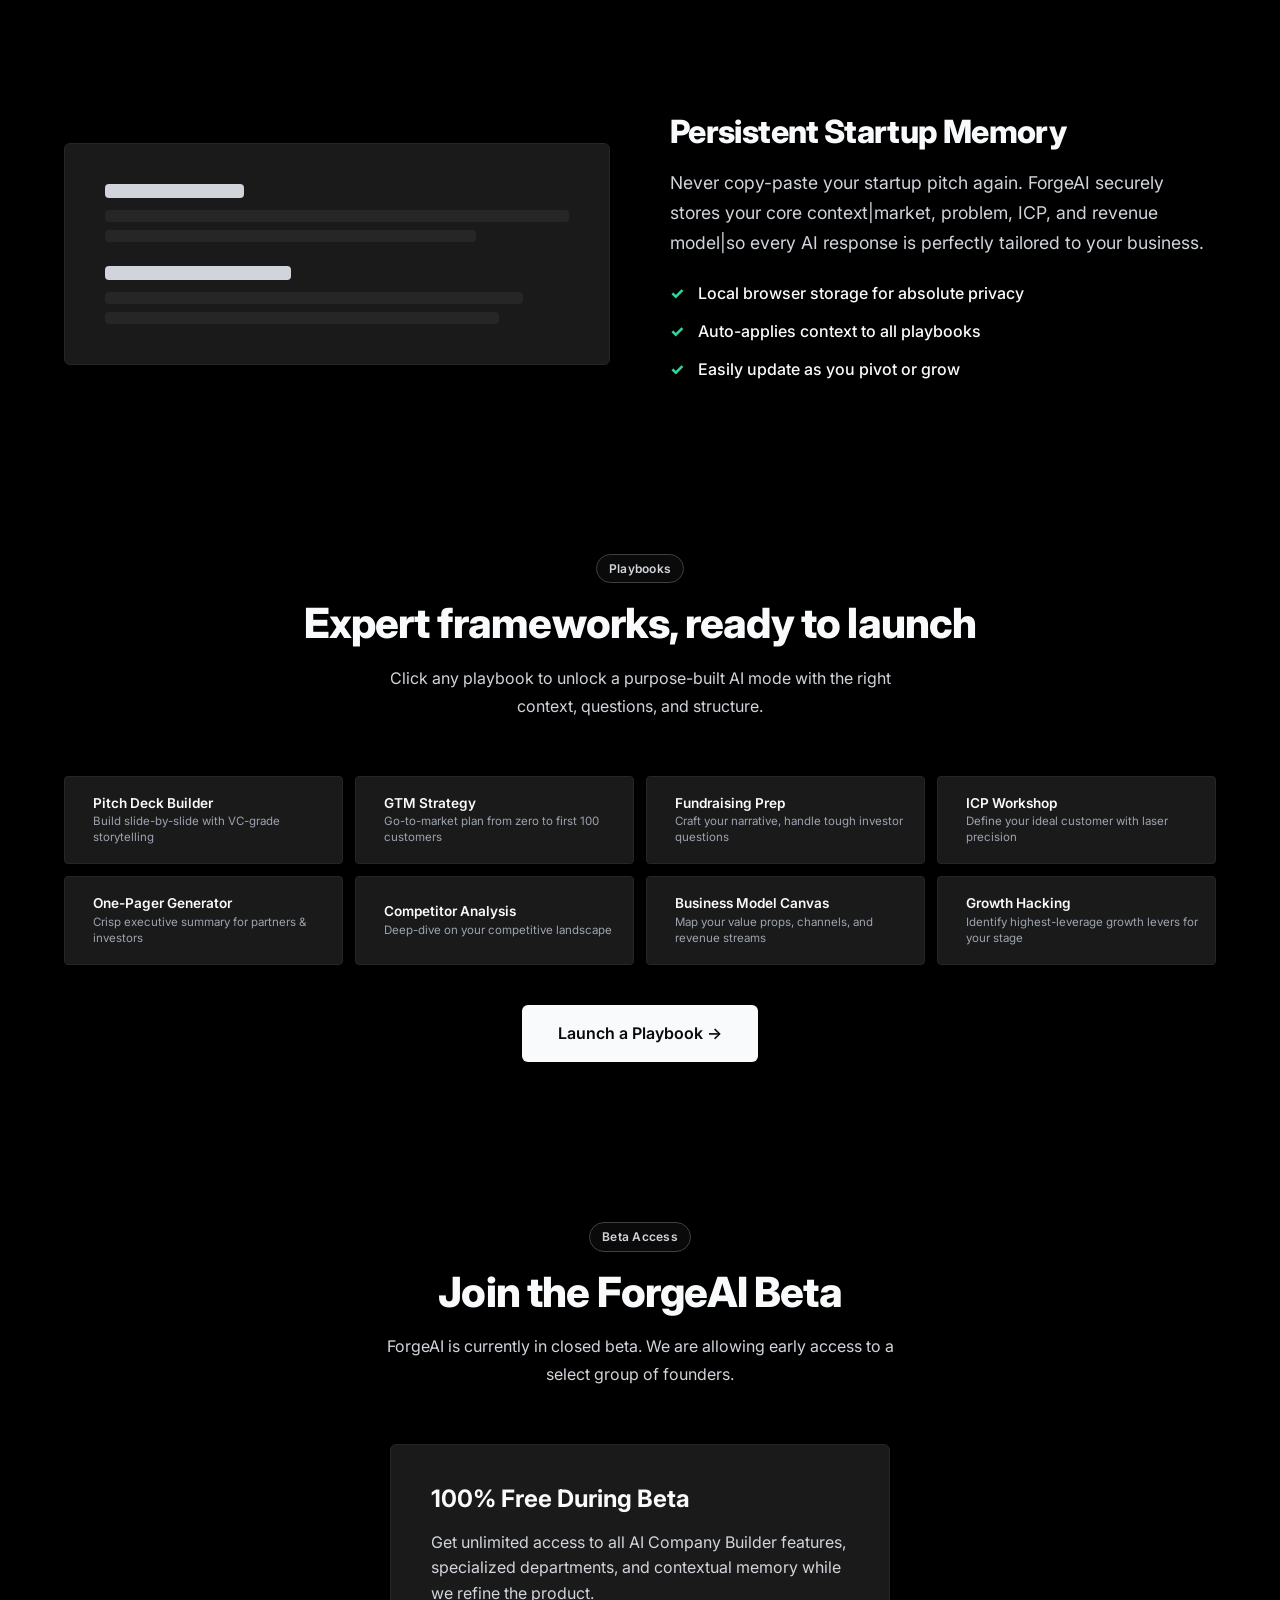
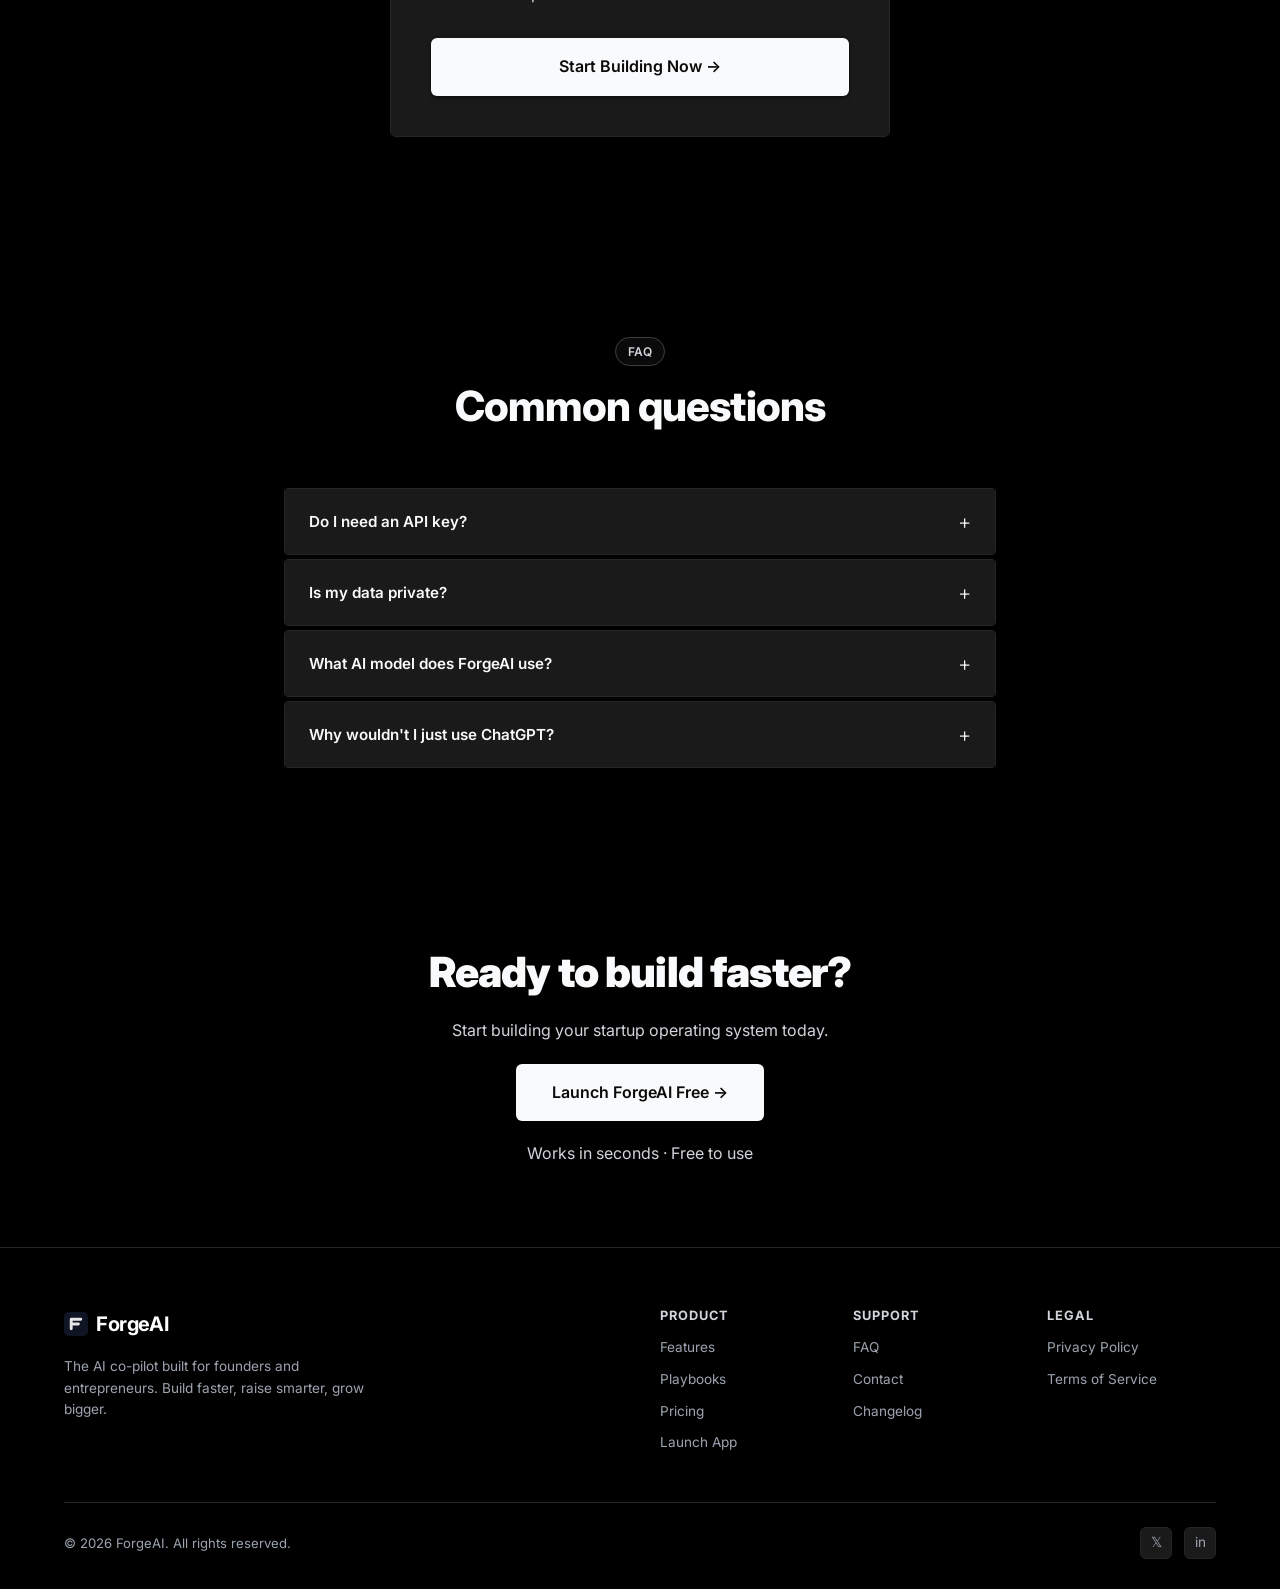
==== commit 0304c763: "fix: apply dark-theme to landing page body for text visibility" ====
--- a/index.html
+++ b/index.html
@@ -34,7 +34,7 @@
     body { background-color: transparent !important; }
   </style>
 </head>
-<body>
+<body class="dark-theme">
 
   <!-- ── Navbar ──────────────────────────── -->
   <nav class="navbar" id="navbar">
--- a/styles.css
+++ b/styles.css
@@ -108,10 +108,16 @@
 /* ── Typography ──────────────────────────────── */
 h1,h2,h3,h4,h5,h6 { line-height: 1.2; font-weight: 700; }
 .text-gradient {
-  color: var(--text-primary);
+  background: linear-gradient(to right, #34d399, #3b82f6);
+  -webkit-background-clip: text;
+  -webkit-text-fill-color: transparent;
+  display: inline-block;
 }
 .text-gradient-warm {
-  color: var(--text-primary);
+  background: linear-gradient(to right, #f59e0b, #ef4444);
+  -webkit-background-clip: text;
+  -webkit-text-fill-color: transparent;
+  display: inline-block;
 }
 
 /* ── Glass Card ──────────────────────────────── */
--- a/landing.css
+++ b/landing.css
@@ -15,10 +15,10 @@
   transition: var(--transition-slow);
 }
 .navbar.scrolled {
-  background: rgba(255,255,255,0.9);
+  background: rgba(10,10,10,0.9);
   backdrop-filter: blur(20px);
   -webkit-backdrop-filter: blur(20px);
-  border-bottom: none;
+  border-bottom: 1px solid rgba(255,255,255,0.05);
   padding: 12px 0;
 }
 .dark-theme .navbar.scrolled {
